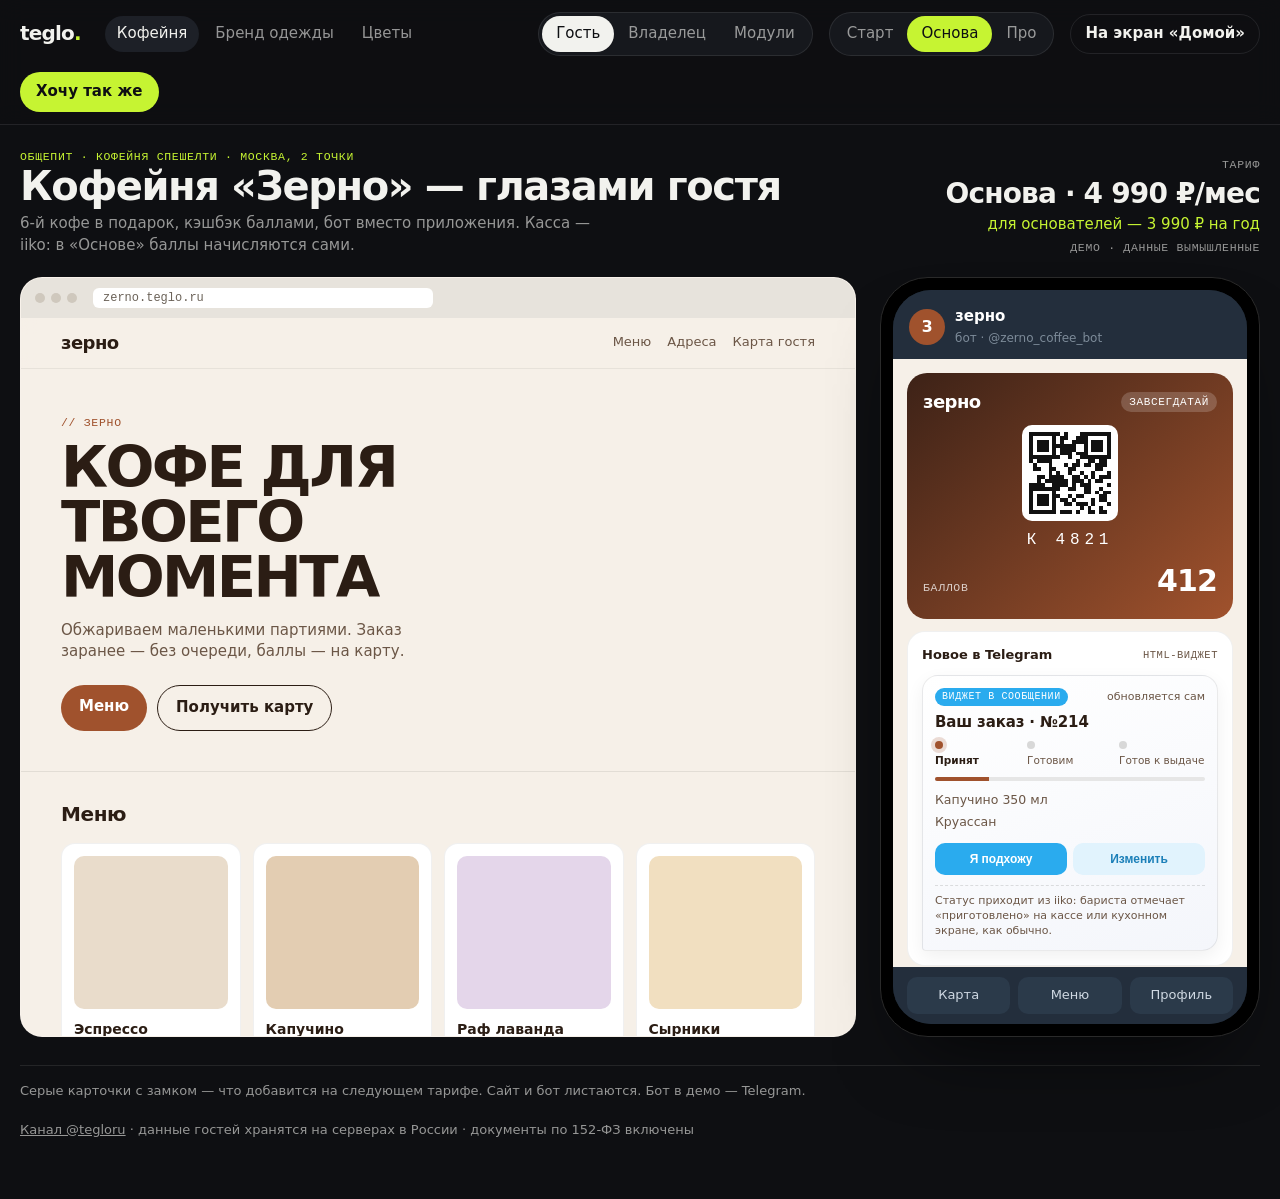
==== web/demo.html @ 423ba561 "Teglo: лендинг, демо, бот-витрина и установка на сервер одной командой Co-Authored-By: Claude Opus 5" ====
<!DOCTYPE html>
<html lang="ru">
<head>
<meta charset="utf-8">
<meta name="viewport" content="width=device-width, initial-scale=1">
<title>Teglo — демо</title>
<link rel="manifest" href="/manifest.webmanifest"><meta name="theme-color" content="#0E0F12"><link rel="icon" href="/icons/icon.svg" type="image/svg+xml"><link rel="apple-touch-icon" href="/icons/icon-180.png">
<link href="/fonts/fonts.css" rel="stylesheet">
<style>

/* Демо-стенд: тёмная «студийная» рамка платформы Teglo, внутри — бренд заведения в его собственных цветах.
   Слева сайт заведения, справа телефон с Telegram-ботом; в режиме владельца — панель аналитики. */
:root{
  --bg:#0E0F12; --panel:#16181D; --panel2:#1D2027; --line:rgba(255,255,255,.09); --text:#F2F2EE; --muted:rgba(242,242,238,.6);
  --svoy:#C6F432; --ink:#0E0F12;
  --b-bg:#F6F0E8; --b-text:#2B1D14; --b-muted:#6B5646; --b-acc:#A0522D; --b-on:#fff; --b-card:#FFFFFF; --b-dark:#3D2217;
  --font:"Inter Tight",system-ui,sans-serif; --mono:"JetBrains Mono",ui-monospace,monospace;
}
*{box-sizing:border-box;margin:0;padding:0}
body{background:var(--bg);color:var(--text);font:400 15px/1.45 var(--font);-webkit-font-smoothing:antialiased;min-height:100vh}
a{color:inherit}
button{font:inherit;color:inherit;background:none;border:0;cursor:pointer}
:focus-visible{outline:2px solid var(--svoy);outline-offset:2px}
.mono{font-family:var(--mono);font-size:11.5px;letter-spacing:.06em;text-transform:uppercase}

/* верхняя панель */
.bar{position:sticky;top:0;z-index:20;background:rgba(14,15,18,.86);backdrop-filter:blur(12px);border-bottom:1px solid var(--line)}
.bar .in{max-width:1320px;margin:0 auto;padding:12px 20px;display:flex;gap:16px;align-items:center;flex-wrap:wrap}
.logo{font-weight:800;font-size:20px;letter-spacing:-.04em;text-decoration:none}
.logo b{color:var(--svoy)}
.niches{display:flex;gap:4px;margin-left:8px}
.niches a{padding:7px 12px;border-radius:999px;text-decoration:none;color:var(--muted);font-weight:500}
.niches a.on{background:var(--panel2);color:var(--text)}
.sp{flex:1}
.seg{display:inline-flex;background:var(--panel);border:1px solid var(--line);border-radius:999px;padding:3px}
.seg button{padding:7px 14px;border-radius:999px;color:var(--muted);font-weight:500;white-space:nowrap}
.seg button.on{background:var(--text);color:var(--ink)}
.seg.tier button.on{background:var(--svoy);color:var(--ink)}
.cta{background:var(--svoy);color:var(--ink);padding:9px 16px;border-radius:999px;font-weight:700;text-decoration:none;white-space:nowrap}

.wrap{max-width:1320px;margin:0 auto;padding:24px 20px 60px}
.legend{display:flex;justify-content:space-between;gap:20px;align-items:end;margin-bottom:20px;flex-wrap:wrap}
.legend h1{font-size:clamp(26px,3.4vw,40px);letter-spacing:-.035em;line-height:1.05;font-weight:800}
.legend p{color:var(--muted);max-width:60ch;margin-top:6px}
.price{text-align:right}
.price .p{font-size:28px;font-weight:800;letter-spacing:-.03em}
.price .f{color:var(--svoy)}
.demo-note{color:var(--muted);margin-top:4px}

/* гостевой режим */
.guest{display:grid;grid-template-columns:1fr 380px;gap:24px;align-items:start}
.site{background:var(--b-bg);color:var(--b-text);border-radius:22px;overflow:hidden;border:1px solid var(--line)}
.site .chrome{background:#E7E3DC;display:flex;gap:6px;align-items:center;padding:10px 14px;color:#6b6258}
.site .chrome i{width:10px;height:10px;border-radius:50%;background:#cfc8bd;display:block}
.site .chrome span{margin-left:10px;font:12px var(--mono);background:#fff;border-radius:6px;padding:3px 10px;flex:1;max-width:340px}
.s-hero{padding:46px 40px 40px;position:relative;overflow:hidden;min-height:300px}
.s-hero h2{font-size:clamp(34px,4.5vw,58px);line-height:.95;letter-spacing:-.045em;font-weight:800;text-transform:uppercase;max-width:12ch;position:relative;z-index:2}
.s-hero p{margin-top:14px;color:var(--b-muted);max-width:42ch;position:relative;z-index:2}
.s-hero .btns{display:flex;gap:10px;margin-top:22px;position:relative;z-index:2;flex-wrap:wrap}
.s-btn{background:var(--b-acc);color:var(--b-on);padding:11px 18px;border-radius:999px;font-weight:600;text-decoration:none;display:inline-block}
.s-btn.ghost{background:transparent;color:var(--b-text);border:1px solid currentColor}
.s-sec{padding:28px 40px;border-top:1px solid rgba(0,0,0,.08)}
.s-sec h3{font-size:20px;letter-spacing:-.02em;margin-bottom:14px}
.s-items{display:grid;grid-template-columns:repeat(4,1fr);gap:12px}
.s-item{background:var(--b-card);border-radius:14px;padding:12px;border:1px solid rgba(0,0,0,.06)}
.s-item .ph{aspect-ratio:1;border-radius:10px;margin-bottom:10px;display:grid;place-items:center}
.s-item b{display:block;font-size:14px}
.s-item span{font-family:var(--mono);font-size:12px;color:var(--b-muted)}
.s-row{display:flex;gap:24px;flex-wrap:wrap;color:var(--b-muted)}
.s-row b{color:var(--b-text);display:block}
.wow-layer{position:absolute;inset:0;z-index:1;pointer-events:none;opacity:0;transition:opacity .5s}
.tier-pro .wow-layer{opacity:1}
.wow-tag{position:absolute;top:16px;right:16px;z-index:3;background:var(--ink);color:var(--svoy);padding:6px 10px;border-radius:999px;font:500 11px var(--mono);letter-spacing:.06em;text-transform:uppercase;display:none}
.tier-pro .wow-tag{display:block}
.blob{position:absolute;border-radius:50%;filter:blur(40px);opacity:.55;animation:float 9s ease-in-out infinite alternate}
@keyframes float{to{transform:translate(40px,-30px) scale(1.15)}}
.dots{position:absolute;inset:0}

/* телефон */
.phone{position:sticky;top:84px;width:380px;height:760px;max-height:calc(100vh - 110px);background:#000;border-radius:48px;padding:12px;box-shadow:0 40px 80px -40px rgba(0,0,0,.8);border:1px solid #2a2a2a}
.scr{height:100%;border-radius:38px;overflow:hidden;background:#17212B;display:flex;flex-direction:column;color:#fff}
.tg-top{display:flex;align-items:center;gap:10px;padding:16px 16px 10px;background:#232E3C}
.tg-top .av{width:36px;height:36px;border-radius:50%;display:grid;place-items:center;font-weight:800;color:#fff}
.tg-top b{display:block;font-size:15px}
.tg-top span{font-size:12px;color:#7d8b99}
.app{flex:1;overflow-y:auto;background:var(--b-bg);color:var(--b-text);padding:14px;display:flex;flex-direction:column;gap:12px;scrollbar-width:none}
.app::-webkit-scrollbar{display:none}
.tg-bottom{background:#232E3C;padding:10px 14px;display:flex;gap:8px}
.tg-bottom div{flex:1;background:#2B3A4A;border-radius:10px;padding:9px;text-align:center;font-size:13px;color:#cfd8e2}

.w{background:var(--b-card);border-radius:18px;padding:14px;border:1px solid rgba(0,0,0,.06);position:relative}
.w h4{font-size:13px;font-weight:700;margin-bottom:10px;display:flex;justify-content:space-between;align-items:center}
.w h4 small{font:500 10.5px var(--mono);color:var(--b-muted);letter-spacing:.05em;text-transform:uppercase}
.gcard{background:linear-gradient(140deg,var(--b-dark),var(--b-acc));color:#fff;border-radius:20px;padding:16px;display:grid;gap:10px;border:0}
.gcard .top{display:flex;justify-content:space-between;align-items:center}
.gcard .brand{font-weight:800;font-size:18px;letter-spacing:-.03em}
.gcard .lvl{font:500 11px var(--mono);background:rgba(255,255,255,.18);padding:4px 8px;border-radius:999px;text-transform:uppercase;letter-spacing:.06em}
.gcard .qr{width:96px;height:96px;background:#fff;border-radius:10px;padding:7px;justify-self:center}
.gcard .code{text-align:center;font:500 16px var(--mono);letter-spacing:.3em}
.gcard .bal{display:flex;justify-content:space-between;align-items:baseline}
.gcard .bal b{font-size:30px;font-weight:800;letter-spacing:-.03em}
.holo{position:absolute;inset:0;border-radius:20px;background:linear-gradient(115deg,transparent 30%,rgba(255,255,255,.35) 45%,rgba(160,255,240,.25) 52%,transparent 65%);background-size:250% 100%;animation:holo 4s linear infinite;mix-blend-mode:overlay;pointer-events:none;display:none}
.tier-pro .holo{display:block}
@keyframes holo{from{background-position:120% 0}to{background-position:-120% 0}}
.stamps{display:grid;grid-template-columns:repeat(6,1fr);gap:7px}
.stamps i{aspect-ratio:1;border-radius:50%;border:1.5px dashed #c9bdb0}
.stamps i.on{background:var(--b-acc);border:1.5px solid var(--b-acc)}
.stamps i.gift{border-color:var(--b-acc)}
.list{display:grid;gap:8px}
.li{display:flex;justify-content:space-between;align-items:center;gap:10px;font-size:13.5px}
.li span{color:var(--b-muted);font-size:12.5px}
.pill{font:500 10.5px var(--mono);padding:3px 7px;border-radius:999px;background:#EFE6D8;color:var(--b-text);text-transform:uppercase;letter-spacing:.04em;white-space:nowrap}
.msg{background:#EFE6D8;border-radius:14px 14px 14px 4px;padding:10px 12px;font-size:13px;line-height:1.45}
.msg time{display:block;font:11px var(--mono);color:var(--b-muted);margin-top:4px}
.prog{height:8px;background:#EFE6D8;border-radius:99px;overflow:hidden;margin-top:6px}
.prog i{display:block;height:100%;background:var(--b-acc);border-radius:99px}
.ach{display:grid;grid-template-columns:repeat(3,1fr);gap:8px}
.ach div{background:#F7F2EA;border-radius:12px;padding:10px 6px;text-align:center;font-size:11.5px;line-height:1.25}
.ach div svg{display:block;margin:0 auto 6px}
.ach div.off{opacity:.4}
.stars{display:flex;gap:6px;justify-content:center;margin:4px 0 8px}
.stars i{width:30px;height:30px;display:block;background:var(--b-acc);clip-path:polygon(50% 0,61% 35%,98% 35%,68% 57%,79% 91%,50% 70%,21% 91%,32% 57%,2% 35%,39% 35%)}
.stars i.e{background:#e3d8ca}
.chips{display:flex;gap:6px;flex-wrap:wrap}
.chip{border:1px solid #d9cdbf;border-radius:999px;padding:6px 10px;font-size:12.5px}
.chip.on{background:var(--b-text);color:var(--b-bg);border-color:var(--b-text)}
.big{font-size:26px;font-weight:800;letter-spacing:-.03em}

/* замок апселла */
.locked{opacity:.55;filter:grayscale(.6)}
.lock{position:absolute;inset:0;border-radius:inherit;display:flex;align-items:center;justify-content:center;flex-direction:column;gap:4px;background:rgba(246,240,232,.62);backdrop-filter:blur(2px);font-weight:700;font-size:13px;color:var(--b-text);text-align:center;padding:10px}
.lock small{font:500 10.5px var(--mono);color:var(--b-muted);text-transform:uppercase;letter-spacing:.06em}
.adm .lock{background:rgba(22,24,29,.72);color:var(--text)}
.adm .lock small{color:var(--muted)}
.lock svg{margin-bottom:2px}

/* режим владельца */
.adm{display:grid;grid-template-columns:repeat(12,1fr);gap:16px}
.card{background:var(--panel);border:1px solid var(--line);border-radius:18px;padding:18px;position:relative;overflow:hidden}
.card h4{font-size:14px;font-weight:700;margin-bottom:12px;display:flex;justify-content:space-between;align-items:center;gap:10px}
.card h4 small{font:500 10.5px var(--mono);color:var(--muted);letter-spacing:.06em;text-transform:uppercase}
.c3{grid-column:span 3}.c4{grid-column:span 4}.c5{grid-column:span 5}.c6{grid-column:span 6}.c7{grid-column:span 7}.c8{grid-column:span 8}.c12{grid-column:span 12}
.kpi .v{font-size:32px;font-weight:800;letter-spacing:-.03em}
.kpi .d{font:500 12px var(--mono);color:var(--svoy);margin-top:4px}
.kpi .d.neg{color:#FF7A6B}
.kpi .l{color:var(--muted);font-size:13px}
.a-list{display:grid;gap:10px}
.a-li{display:flex;justify-content:space-between;gap:12px;align-items:center;font-size:14px;padding-bottom:10px;border-bottom:1px solid var(--line)}
.a-li:last-child{border-bottom:0;padding-bottom:0}
.a-li span{color:var(--muted);font-size:13px}
.tag{font:500 10.5px var(--mono);padding:3px 8px;border-radius:999px;background:var(--panel2);color:var(--muted);text-transform:uppercase;letter-spacing:.05em;white-space:nowrap}
.tag.ok{background:rgba(198,244,50,.14);color:var(--svoy)}
.tag.bad{background:rgba(255,122,107,.15);color:#FF7A6B}
.btn{background:var(--svoy);color:var(--ink);border-radius:10px;padding:8px 12px;font-weight:700;font-size:13px}
.btn.g{background:var(--panel2);color:var(--text)}
.bars{display:flex;align-items:flex-end;gap:8px;height:150px;padding-top:10px}
.bars div{flex:1;height:100%;background:var(--panel2);border-radius:6px 6px 0 0;position:relative}
.bars div i{position:absolute;inset:auto 0 0 0;background:var(--svoy);border-radius:6px 6px 0 0}
.bars-l{display:flex;gap:8px;margin-top:6px}
.bars-l span{flex:1;text-align:center;font:11px var(--mono);color:var(--muted)}
.heat{display:grid;grid-template-columns:36px repeat(14,1fr);gap:3px;font:10.5px var(--mono);color:var(--muted)}
.heat i{aspect-ratio:1.4;border-radius:3px;display:block}
.tgmsg{background:#182533;border-radius:14px;padding:14px;font-size:13.5px;line-height:1.55;color:#e8eef3}
.tgmsg b{color:#fff}
.ai{display:grid;gap:10px}
.ai .q{justify-self:end;background:var(--panel2);padding:10px 12px;border-radius:14px 14px 4px 14px;max-width:85%;font-size:13.5px}
.ai .a{background:rgba(198,244,50,.08);border:1px solid rgba(198,244,50,.25);padding:12px;border-radius:14px 14px 14px 4px;font-size:13.5px;line-height:1.5}
.dist{display:grid;gap:10px}
.dist div{display:grid;grid-template-columns:90px 1fr 40px;gap:10px;align-items:center;font-size:13px}
.dist .b{height:10px;background:var(--panel2);border-radius:99px;overflow:hidden}
.dist .b i{display:block;height:100%;background:var(--svoy)}
.tgl{width:34px;height:20px;border-radius:99px;background:var(--svoy);position:relative;flex:none}
.tgl::after{content:"";position:absolute;right:3px;top:3px;width:14px;height:14px;border-radius:50%;background:var(--ink)}
.tgl.off{background:var(--panel2)}
.tgl.off::after{left:3px;right:auto;background:var(--muted)}
.compose{background:var(--panel2);border-radius:12px;padding:12px;font-size:13.5px;color:var(--muted);min-height:72px}
.foot{margin-top:28px;color:var(--muted);font-size:13px;display:flex;justify-content:space-between;gap:20px;flex-wrap:wrap;border-top:1px solid var(--line);padding-top:16px}
.hide{display:none!important}


/* экран «Домой» */
.home-btn{border:1px solid var(--line);padding:8px 14px;border-radius:999px;font-weight:600;white-space:nowrap}
.modal{position:fixed;inset:0;z-index:50;background:rgba(0,0,0,.72);backdrop-filter:blur(6px);display:none;align-items:center;justify-content:center;padding:20px}
.modal.on{display:flex}
.mbox{background:var(--panel);border:1px solid var(--line);border-radius:24px;max-width:980px;width:100%;max-height:calc(100vh - 40px);overflow:auto;padding:24px;display:grid;grid-template-columns:auto auto 1fr;gap:28px;align-items:start}
.mbox h3{font-size:24px;letter-spacing:-.03em;margin-bottom:8px}
.mbox ol{margin:14px 0 0 18px;display:grid;gap:10px;color:var(--muted)}
.mbox ol b{color:var(--text)}
.mini{width:230px;height:470px;background:#000;border-radius:36px;padding:9px;flex:none}
.mini .s{height:100%;border-radius:28px;overflow:hidden;position:relative}
.home{background:linear-gradient(160deg,#2b5876,#4e4376);padding:44px 16px 16px;display:grid;grid-template-columns:repeat(4,1fr);gap:16px 10px;align-content:start}
.home div{text-align:center;font-size:9.5px;color:#fff}
.home i{display:block;width:44px;height:44px;border-radius:11px;margin:0 auto 4px;background:rgba(255,255,255,.22)}
.home i.app{display:grid;place-items:center;font:800 15px var(--font);letter-spacing:-.03em;box-shadow:0 0 0 2px rgba(198,244,50,.9);animation:pop 1.6s ease-in-out infinite alternate}
@keyframes pop{to{transform:scale(1.08)}}
.home .dock{position:absolute;left:10px;right:10px;bottom:10px;height:62px;border-radius:20px;background:rgba(255,255,255,.2)}
.standalone{background:var(--b-bg);color:var(--b-text);display:flex;flex-direction:column}
.standalone .sb{height:34px;display:flex;justify-content:space-between;align-items:end;padding:0 18px 4px;font:600 11px var(--font)}
.standalone .body{flex:1;padding:10px;display:flex;flex-direction:column;gap:8px;overflow:hidden}
.standalone .tabs{display:flex;justify-content:space-around;padding:8px 0 14px;border-top:1px solid rgba(0,0,0,.08);font-size:10px;color:var(--b-muted)}
.cap{text-align:center;color:var(--muted);font-size:12px;margin-top:8px}
.x{position:absolute;top:16px;right:20px;font-size:26px;color:var(--muted)}
@media (max-width:980px){.mbox{grid-template-columns:1fr;justify-items:center}}

@media (max-width:980px){
  .guest{grid-template-columns:1fr}
  .phone{position:relative;top:0;margin:0 auto;width:min(380px,100%)}
  .adm{grid-template-columns:1fr}
  .adm>*{grid-column:auto!important}
  .s-items{grid-template-columns:repeat(2,1fr)}
  .s-hero,.s-sec{padding-left:22px;padding-right:22px}
  .niches{order:3;width:100%;margin:0}
  .price{text-align:left}
}
@media (prefers-reduced-motion:reduce){.blob,.holo{animation:none}}


/* ---------- v2: прокручиваемый сайт ---------- */
.site{display:flex;flex-direction:column;height:760px;max-height:calc(100vh - 110px);position:sticky;top:84px}
.site .viewport{flex:1;overflow-y:auto;scroll-behavior:smooth;scrollbar-width:thin}
.s-nav{position:sticky;top:0;z-index:5;display:flex;justify-content:space-between;align-items:center;padding:12px 40px;background:color-mix(in srgb,var(--b-bg) 88%,transparent);backdrop-filter:blur(8px);border-bottom:1px solid rgba(0,0,0,.06)}
.s-nav b{font-weight:800;letter-spacing:-.03em;font-size:18px}
.s-nav span{font-size:13px;color:var(--b-muted);display:flex;gap:16px}
.s-grid2{display:grid;grid-template-columns:1fr 1fr;gap:12px}
.s-card{background:var(--b-card);border-radius:16px;padding:18px;border:1px solid rgba(0,0,0,.06)}
.s-card b{display:block;font-size:16px;letter-spacing:-.01em;margin-bottom:4px}
.s-card p{color:var(--b-muted);font-size:14px}
.s-loyal{display:grid;grid-template-columns:auto 1fr;gap:20px;align-items:center;background:var(--b-dark);color:#fff;border-radius:20px;padding:22px}
.s-loyal .qrb{width:110px;height:110px;background:#fff;border-radius:12px;padding:8px}
.s-loyal p{opacity:.8;font-size:14px;margin:6px 0 12px}
.s-quote{font-size:15px;line-height:1.5}
.s-quote small{display:block;color:var(--b-muted);margin-top:8px;font-size:12.5px}
.s-num{display:grid;grid-template-columns:repeat(3,1fr);gap:12px}
.s-num div{background:var(--b-card);border-radius:16px;padding:16px;border:1px solid rgba(0,0,0,.06)}
.s-num .ico{display:flex;flex-wrap:wrap;gap:3px;margin-bottom:10px;min-height:44px;align-content:flex-start}
.s-num .ico svg{width:18px;height:18px}
.s-num b{font-size:26px;font-weight:800;letter-spacing:-.03em;display:block}
.s-num span{color:var(--b-muted);font-size:13px}
.s-tier{font:500 10.5px var(--mono);letter-spacing:.06em;text-transform:uppercase;background:var(--ink);color:var(--svoy);padding:3px 7px;border-radius:999px;margin-left:8px;vertical-align:middle}
.marq{overflow:hidden;white-space:nowrap;border-block:1px solid rgba(0,0,0,.1);padding:14px 0;background:var(--b-dark);color:var(--b-bg)}
.marq div{display:inline-block;animation:marq 18s linear infinite;font-weight:800;font-size:28px;letter-spacing:-.03em;text-transform:uppercase}
@keyframes marq{to{transform:translateX(-50%)}}
.s-sec .scroll-hint{font:11px var(--mono);color:var(--b-muted)}

/* ---------- вау-эффекты (общие для сайта и библиотеки) ---------- */
.fx{position:absolute;inset:0;z-index:1;pointer-events:none;overflow:hidden}
.fx canvas{position:absolute;inset:0;width:100%;height:100%}
.fx-3d{position:absolute;right:8%;top:50%;width:150px;height:200px;transform-style:preserve-3d;animation:spin3d 9s linear infinite;margin-top:-100px}
.fx-3d i{position:absolute;inset:0;border-radius:18px;display:grid;place-items:center;font:800 26px var(--font);letter-spacing:-.04em;color:#fff;backface-visibility:hidden}
.fx-3d i:nth-child(2){transform:rotateY(180deg)}
@keyframes spin3d{from{transform:rotateY(0) rotateX(8deg)}to{transform:rotateY(360deg) rotateX(8deg)}}
.fx-shadow{position:absolute;right:calc(8% + 15px);bottom:12%;width:120px;height:18px;border-radius:50%;background:rgba(0,0,0,.18);filter:blur(6px)}
.fx-word{position:absolute;right:-10px;bottom:-26px;font:800 190px/0.8 var(--font);letter-spacing:-.07em;text-transform:uppercase;background:linear-gradient(120deg,var(--b-acc),#E0A458,var(--b-dark),var(--b-acc));background-size:300% 100%;-webkit-background-clip:text;background-clip:text;color:transparent;opacity:.85;animation:wordbg 6s ease-in-out infinite alternate}
@keyframes wordbg{to{background-position:100% 0}}
.fx-marq{position:absolute;left:0;right:0;bottom:0;background:var(--b-dark);color:var(--b-bg);white-space:nowrap;overflow:hidden;padding:10px 0;transform:rotate(-3deg) translateY(10px)}
.fx-marq div{display:inline-block;animation:marq 14s linear infinite;font-weight:800;font-size:22px;text-transform:uppercase;letter-spacing:-.02em}
.fx-receipt{position:absolute;right:8%;top:0;width:170px;background:#FBF8F2;color:#1A1410;font:11px var(--mono);padding:14px 12px 18px;box-shadow:0 10px 30px rgba(0,0,0,.15);animation:print 5s ease-in-out infinite;transform-origin:top}
.fx-receipt div{display:flex;justify-content:space-between;padding:2px 0}
.fx-receipt b{display:block;text-align:center;font:800 16px var(--font);margin-bottom:6px}
@keyframes print{0%{transform:translateY(-100%)}55%,85%{transform:translateY(12%)}100%{transform:translateY(-100%)}}
.fx-lens{position:absolute;width:150px;height:150px;border-radius:50%;backdrop-filter:blur(2px) saturate(1.6) contrast(1.1);-webkit-backdrop-filter:blur(2px) saturate(1.6) contrast(1.1);background:radial-gradient(circle at 35% 30%,rgba(255,255,255,.55),rgba(255,255,255,.08) 45%,transparent 70%);box-shadow:inset 0 0 0 1px rgba(255,255,255,.6),0 20px 40px rgba(0,0,0,.18);transform:translate(-50%,-50%);left:70%;top:50%;transition:left .25s ease-out,top .25s ease-out}
.fx-kin{position:absolute;right:6%;top:50%;transform:translateY(-50%);font:800 64px/1 var(--font);letter-spacing:-.05em;text-transform:uppercase;color:var(--b-acc)}
.fx-kin span{display:inline-block;animation:wave 1.6s ease-in-out infinite}
@keyframes wave{50%{transform:translateY(-14px) scaleY(1.15)}}
.fx-holo{position:absolute;right:8%;top:50%;margin-top:-80px;width:250px;height:160px;border-radius:18px;background:linear-gradient(140deg,var(--b-dark),var(--b-acc));color:#fff;padding:16px;font:800 20px var(--font);letter-spacing:-.03em;box-shadow:0 30px 50px -20px rgba(0,0,0,.4);animation:tilt 6s ease-in-out infinite alternate;overflow:hidden}
.fx-holo::after{content:"";position:absolute;inset:0;background:linear-gradient(115deg,transparent 30%,rgba(255,255,255,.45) 45%,rgba(160,255,240,.3) 52%,transparent 65%);background-size:250% 100%;animation:holo 3s linear infinite;mix-blend-mode:overlay}
.fx-holo small{display:block;font:500 11px var(--mono);opacity:.8;margin-top:62px;letter-spacing:.2em}
@keyframes tilt{from{transform:perspective(600px) rotateY(-18deg) rotateX(8deg)}to{transform:perspective(600px) rotateY(18deg) rotateX(-6deg)}}

/* ---------- игры ---------- */
.game-tag{font:500 10px var(--mono);letter-spacing:.06em;text-transform:uppercase;background:var(--ink);color:var(--svoy);padding:3px 7px;border-radius:999px}
.wheel-wrap{position:relative;width:200px;height:200px;margin:6px auto 8px}
.wheel-wrap svg{width:100%;height:100%;transition:transform 3.2s cubic-bezier(.17,.67,.2,1)}
.wheel-wrap::after{content:"";position:absolute;left:50%;top:-6px;margin-left:-9px;border:9px solid transparent;border-top:16px solid var(--b-text)}
.scratch{position:relative;height:120px;border-radius:14px;overflow:hidden;background:var(--b-acc);color:#fff;display:grid;place-items:center;text-align:center}
.scratch b{font-size:22px;letter-spacing:-.02em}
.scratch canvas{position:absolute;inset:0;width:100%;height:100%;cursor:pointer;touch-action:none}
.advent{display:grid;grid-template-columns:repeat(4,1fr);gap:6px}
.advent button{aspect-ratio:1;border-radius:10px;background:#F7E3E8;color:var(--b-text);font-weight:800;font-size:15px;transition:transform .2s}
.advent button.open{background:var(--b-acc);color:#fff;font-size:10.5px;font-weight:600;line-height:1.15;padding:3px}
.advent button:not(.open):hover{transform:scale(1.06)}
.btn-b{display:block;width:100%;background:var(--b-acc);color:#fff;border-radius:12px;padding:10px;font-weight:700;text-align:center}

/* ---------- вкладка «Модули» ---------- */
.mods{display:grid;grid-template-columns:1fr 520px;gap:24px;align-items:start}
.mcat{margin-bottom:22px}
.mcat h3{font-size:18px;letter-spacing:-.02em;margin-bottom:10px;display:flex;align-items:center;gap:10px}
.mcat h3 small{font:500 11px var(--mono);color:var(--muted);letter-spacing:.06em;text-transform:uppercase}
.mgrid{display:grid;grid-template-columns:repeat(2,1fr);gap:10px}
.mod{background:var(--panel);border:1px solid var(--line);border-radius:14px;padding:14px;text-align:left;transition:border-color .2s,background .2s}
.mod:hover{border-color:rgba(198,244,50,.4)}
.mod.on{border-color:var(--svoy);background:rgba(198,244,50,.06)}
.mod b{display:block;font-size:14.5px;margin-bottom:4px}
.mod p{color:var(--muted);font-size:13px;line-height:1.4}
.mod .t{display:flex;gap:6px;margin-top:10px;flex-wrap:wrap}
.prev{position:sticky;top:84px;background:var(--panel);border:1px solid var(--line);border-radius:20px;padding:16px}
.prev .tabs{display:flex;gap:6px;margin-bottom:12px;flex-wrap:wrap}
.prev .tabs button{padding:7px 12px;border-radius:999px;background:var(--panel2);color:var(--muted);font-size:13px;font-weight:600}
.prev .tabs button.on{background:var(--svoy);color:var(--ink)}
.pv-site{background:var(--b-bg);color:var(--b-text);border-radius:16px;overflow:hidden;position:relative;height:300px;padding:28px}
.pv-site h2{font-size:34px;line-height:.95;letter-spacing:-.045em;font-weight:800;text-transform:uppercase;max-width:9ch;position:relative;z-index:2}
.pv-site p{color:var(--b-muted);max-width:24ch;margin-top:10px;font-size:14px;position:relative;z-index:2}
.pv-desc{margin-top:12px;color:var(--muted);font-size:14px;min-height:42px}
.pv-desc b{color:var(--text)}
.pv-game{background:var(--b-bg);color:var(--b-text);border-radius:16px;padding:18px;max-width:300px;margin:0 auto}
@media (max-width:980px){.mods{grid-template-columns:1fr}.prev{position:relative;top:0}.site{position:relative;top:0;height:640px}.mgrid,.s-grid2,.s-num{grid-template-columns:1fr}.s-nav{padding:12px 22px}}
@media (prefers-reduced-motion:reduce){.fx *,.marq div{animation:none!important}}

/* HTML-виджеты Telegram */
.tgw-b{background:linear-gradient(160deg,#fff, #f4f6fb);border:1px solid rgba(0,0,0,.08);border-radius:16px 16px 16px 4px;padding:12px;font-size:13px;color:var(--b-text);box-shadow:0 6px 18px rgba(0,0,0,.06)}
.tgw-h{display:flex;justify-content:space-between;align-items:center;margin-bottom:6px}
.tgw-tag{font:500 10px/1 "JetBrains Mono",monospace;text-transform:uppercase;letter-spacing:.06em;background:#2AABEE;color:#fff;padding:4px 7px;border-radius:999px}
.tgw-h time{font-size:11px;color:var(--b-muted)}
.tgw-t{display:block;font-size:15px;letter-spacing:-.01em;margin-bottom:8px}
.tgw-steps{display:flex;gap:6px;margin-bottom:8px}
.tgw-steps div{flex:1;display:flex;flex-direction:column;gap:4px;font-size:10.5px;color:var(--b-muted);transition:.4s}
.tgw-steps i{height:8px;width:8px;border-radius:50%;background:#d8d8d8;transition:.4s}
.tgw-steps .on{color:var(--b-text);font-weight:600}.tgw-steps .on i{background:var(--b-acc);box-shadow:0 0 0 4px color-mix(in srgb,var(--b-acc) 20%,transparent)}
.tgw-bar{height:4px;border-radius:4px;background:#e6e6e6;overflow:hidden;margin-bottom:8px}.tgw-bar i{display:block;height:100%;background:var(--b-acc);transition:width .9s ease}
.tgw-l{font-size:12.5px;color:var(--b-muted);padding:2px 0}
.tgw-btns{display:grid;grid-template-columns:1fr 1fr;gap:6px;margin-top:10px}
.tgw-btns button{border:0;border-radius:10px;padding:9px 6px;font:600 12px "Inter Tight",sans-serif;background:color-mix(in srgb,#2AABEE 14%,#fff);color:#1b7fb8;cursor:pointer}
.tgw-btns button:first-child{background:#2AABEE;color:#fff}
.tgw-done{max-height:0;overflow:hidden;opacity:0;transition:.4s;font-size:12px;color:#1f8a4c}.tgw-done.on{max-height:60px;opacity:1;margin-top:8px}
.pv-tg{background:#8fb4c9 linear-gradient(160deg,#a9c7d6,#7fa7bf);border-radius:16px;padding:22px 18px;min-height:340px}
.pv-tgchat{max-width:340px;display:flex;flex-direction:column;gap:10px}
.pv-tgchat .msg{align-self:flex-start;background:#fff;color:#111;border-radius:14px 14px 14px 4px;padding:8px 12px;font-size:13px}
.tgw-src{margin-top:10px;padding-top:8px;border-top:1px dashed rgba(0,0,0,.12);font-size:11px;line-height:1.35;color:var(--b-muted)}
</style></head>
<body>
<header class="bar">
  <div class="in">
    <a class="logo" href="index.html">teglo<b>.</b></a>
    <nav class="niches" aria-label="Ниши">
      <a href="demo.html?n=zerno" data-n="zerno">Кофейня</a>
      <a href="demo.html?n=dakai" data-n="dakai">Бренд одежды</a>
      <a href="demo.html?n=pion" data-n="pion">Цветы</a>
    </nav>
    <div class="sp"></div>
    <div class="seg mode" role="tablist" aria-label="Режим">
      <button data-mode="guest" class="on">Гость</button><button data-mode="admin">Владелец</button><button data-mode="mods">Модули</button>
    </div>
    <div class="seg tier" role="tablist" aria-label="Тариф">
      <button data-tier="1">Старт</button><button data-tier="2" class="on">Основа</button><button data-tier="3">Про</button>
    </div>
    <button class="home-btn" id="homeBtn">На экран «Домой»</button>
    <a class="cta" id="ctaTop" href="#" target="_blank" rel="noopener">Хочу так же</a>
  </div>
</header>

<main class="wrap" id="root">
  <section class="legend">
    <div>
      <div class="mono" style="color:var(--svoy)" id="lgKicker"></div>
      <h1 id="lgTitle"></h1>
      <p id="lgText"></p>
    </div>
    <div class="price">
      <div class="mono" style="color:var(--muted)">тариф</div>
      <div class="p" id="tierPrice"></div>
      <div class="f" id="tierFounder"></div>
      <div class="demo-note mono">демо · данные вымышленные</div>
    </div>
  </section>

  <section id="guestView" class="guest"></section>
  <section id="adminView" class="adm hide"></section>
  <section id="modsView" class="mods hide"></section>

  <div class="foot">
    <span>Серые карточки с замком — что добавится на следующем тарифе. Сайт и бот листаются. Бот в демо — Telegram.</span>
    <span><a href="https://t.me/tegloru" target="_blank" rel="noopener" style="color:inherit">Канал @tegloru</a> · данные гостей хранятся на серверах в России · документы по 152-ФЗ включены</span>
  </div>
</main>

<div class="modal" id="modal" role="dialog" aria-modal="true" aria-label="Веб-приложение на экране Домой">
  <div class="mbox" style="position:relative">
    <button class="x" id="mx" aria-label="Закрыть">×</button>
    <div><div class="mini"><div class="s home" id="homeScr"></div></div><div class="cap">иконка на экране «Домой»</div></div>
    <div><div class="mini"><div class="s standalone" id="saScr"></div></div><div class="cap">открывается как приложение</div></div>
    <div>
      <div class="mono" style="color:var(--svoy)">веб-приложение · без App Store</div>
      <h3 id="mTitle">Сайт становится приложением</h3>
      <p style="color:var(--muted)">Гость один раз добавляет сайт на экран «Домой» — дальше он открывается с иконкой, во весь экран, без адресной строки. Можно присылать уведомления: «баллы начислены», «дроп через час», «букет в пути».</p>
      <ol>
        <li><b>iPhone:</b> открыть сайт в Safari → «Поделиться» → «На экран „Домой“».</li>
        <li><b>Android:</b> Chrome сам предложит «Установить приложение» — или меню ⋮ → «Добавить на главный экран».</li>
        <li><b>Уведомления:</b> после установки кнопка «Включить уведомления» в профиле.</li>
      </ol>
      <p style="color:var(--muted);margin-top:14px;font-size:13px">Входит во все тарифы.</p>
    </div>
  </div>
</div>

<script>
const TG_LINK = "https://t.me/tegloru_bot?start=lead";           /* сюда — ник для заявок */
const TIERS = {1:["Старт","1 990 ₽/мес","для основателей — 1 490 ₽ на год"],
               2:["Основа","4 990 ₽/мес","для основателей — 3 990 ₽ на год"],
               3:["Про","7 990 ₽/мес","для основателей — 5 990 ₽ на год"]};
const NEED = t => `Доступно в «${TIERS[t][0]}»`;
const lockSVG = '<svg width="18" height="18" viewBox="0 0 24 24" fill="none" stroke="currentColor" stroke-width="2"><rect x="5" y="11" width="14" height="10" rx="2"/><path d="M8 11V7a4 4 0 0 1 8 0v4"/></svg>';
const icon = (d,c="currentColor",sz=26) => `<svg width="${sz}" height="${sz}" viewBox="0 0 24 24" fill="none" stroke="${c}" stroke-width="1.8" stroke-linecap="round" stroke-linejoin="round">${d}</svg>`;
const IC = {
  cup:'<path d="M4 8h13v5a6 6 0 0 1-6 6h-1a6 6 0 0 1-6-6z"/><path d="M17 10h1.5a2.5 2.5 0 0 1 0 5H17"/><path d="M8 2v3M12 2v3"/>',
  fire:'<path d="M12 22c4 0 7-3 7-7 0-4-3-6-4-10-2 3-3 4-5 4 0-2-1-3-2-4-1 3-3 5-3 10 0 4 3 7 7 7z"/>',
  star:'<path d="m12 3 2.7 5.6 6.1.9-4.4 4.3 1 6.1L12 17l-5.4 2.9 1-6.1L3.2 9.5l6.1-.9z"/>',
  moon:'<path d="M20 14A8 8 0 1 1 10 4a6 6 0 0 0 10 10z"/>',
  gift:'<rect x="3" y="8" width="18" height="13" rx="2"/><path d="M12 8v13M3 12h18M12 8S10 3 7.5 4 9 8 12 8zm0 0s2-5 4.5-4S15 8 12 8z"/>',
  sun:'<circle cx="12" cy="12" r="4"/><path d="M12 2v2M12 20v2M4 12H2M22 12h-2M5 5l1.5 1.5M17.5 17.5 19 19M5 19l1.5-1.5M17.5 6.5 19 5"/>',
  bag:'<path d="M5 8h14l-1 13H6z"/><path d="M9 8V6a3 3 0 0 1 6 0v2"/>',
  shirt:'<path d="M8 3 3 6l2 4 2-1v12h10V9l2 1 2-4-5-3a4 4 0 0 1-8 0z"/>',
  flower:'<circle cx="12" cy="9" r="2.5"/><path d="M12 6.5C12 4 10 3 9 4s0 4 3 5c3-1 4-4 3-5s-3 0-3 2.5zM12 11.5c0 2.5 2 3.5 3 2.5s0-4-3-5c-3 1-4 4-3 5s3 0 3-2.5zM12 12v10M12 17c-2-2-5-2-6-1 2 2 4 2 6 1z"/>',
  heart:'<path d="M12 21s-8-5-8-11a4.5 4.5 0 0 1 8-2.8A4.5 4.5 0 0 1 20 10c0 6-8 11-8 11z"/>',
  users:'<circle cx="9" cy="8" r="3.5"/><path d="M2.5 20a6.5 6.5 0 0 1 13 0M16 4.5a3.5 3.5 0 0 1 0 7M18 14a5 5 0 0 1 3.5 6"/>',
  clock:'<circle cx="12" cy="12" r="9"/><path d="M12 7v5l3 2"/>',
  pin:'<path d="M12 22s7-6.5 7-12a7 7 0 0 0-14 0c0 5.5 7 12 7 12z"/><circle cx="12" cy="10" r="2.5"/>'
};

/* ---------- вау-эффекты ---------- */
const FX = [
  ["particles","Частицы","Поле точек в цветах бренда медленно плывёт за курсором — сайт «дышит»."],
  ["obj3d","3D-объект","Стакан, флакон или худи вращается в 3D. Можно взять свою модель."],
  ["word","Фото в слове","Огромное название бренда с живым цветом внутри букв."],
  ["marq","Бегущая строка","Наклонная лента с акцией или слоганом — классика модных сайтов."],
  ["receipt","Печатающийся чек","Чек выезжает из принтера: позиции, итого и баллы на карту."],
  ["lens","Жидкое стекло","Стеклянная линза ездит за курсором и преломляет первый экран."],
  ["kinetic","Живой текст","Буквы заголовка волной оживают — для дерзких брендов."],
  ["holo","Голографическая карта","Карта гостя переливается голограммой при наклоне телефона."]
];
let fxCurrent = null;
function fxHTML(kind,c){
  const word = c.brand.length>6 ? c.brand.slice(0,5) : c.brand;
  switch(kind){
    case "particles": return `<div class="fx"><canvas data-fxcanvas></canvas></div>`;
    case "obj3d": return `<div class="fx"><div class="fx-shadow"></div><div class="fx-3d"><i style="background:linear-gradient(160deg,${c.colors.acc},${c.colors.dark})">${c.brand}</i><i style="background:linear-gradient(160deg,${c.colors.dark},${c.colors.acc})">${c.brand}</i></div></div>`;
    case "word": return `<div class="fx"><div class="fx-word">${word}</div></div>`;
    case "marq": { const t=(c.ticker+" ").repeat(6); return `<div class="fx"><div class="fx-marq"><div>${t}${t}</div></div></div>`; }
    case "receipt": return `<div class="fx"><div class="fx-receipt"><b>${c.brand}</b>${c.items.slice(0,3).map(i=>`<div><span>${i[0]}</span><span>${i[1].replace(' ₽','')}</span></div>`).join('')}<div style="border-top:1px dashed #b9aea3;margin-top:6px;padding-top:6px"><span>+ баллы</span><span>+48</span></div></div></div>`;
    case "lens": return `<div class="fx"><div class="fx-lens" data-lens></div></div>`;
    case "kinetic": return `<div class="fx"><div class="fx-kin">${[...word].map((ch,i)=>`<span style="animation-delay:${i*.09}s">${ch}</span>`).join('')}</div></div>`;
    case "holo": return `<div class="fx"><div class="fx-holo">${c.brand}<small>${c.card.code}</small></div></div>`;
  }
  return "";
}
let fxRAFs=[];
function fxStart(root){
  fxRAFs.forEach(cancelAnimationFrame); fxRAFs=[];
  const reduce=matchMedia("(prefers-reduced-motion: reduce)").matches;
  root.querySelectorAll("[data-fxcanvas]").forEach(cv=>{
    const g=cv.getContext("2d"),dpr=Math.min(devicePixelRatio||1,2),W=cv.clientWidth,H=cv.clientHeight; if(!W) return;
    cv.width=W*dpr;cv.height=H*dpr;g.scale(dpr,dpr);
    const col=C().colors.acc, pts=Array.from({length:120},()=>({x:Math.random()*W,y:Math.random()*H,r:Math.random()*2.4+.6,vx:(Math.random()-.5)*.35,vy:-Math.random()*.45-.1}));
    let mx=-999,my=-999; cv.parentElement.parentElement.addEventListener("pointermove",e=>{const r=cv.getBoundingClientRect();mx=e.clientX-r.left;my=e.clientY-r.top});
    const loop=()=>{g.clearRect(0,0,W,H);g.fillStyle=col;pts.forEach(p=>{if(!reduce){p.x+=p.vx;p.y+=p.vy;const dx=p.x-mx,dy=p.y-my,d=Math.hypot(dx,dy);if(d<70){p.x+=dx/d*2;p.y+=dy/d*2}if(p.y<-5){p.y=H+5;p.x=Math.random()*W}}g.globalAlpha=.4;g.beginPath();g.arc(p.x,p.y,p.r,0,7);g.fill()});if(!reduce)fxRAFs.push(requestAnimationFrame(loop))};loop();
  });
  root.querySelectorAll("[data-lens]").forEach(l=>{const host=l.closest(".s-hero,.pv-site");host.addEventListener("pointermove",e=>{const r=host.getBoundingClientRect();l.style.left=(e.clientX-r.left)+"px";l.style.top=(e.clientY-r.top)+"px"})});
}

/* ---------- конфиги ниш ---------- */
const N = {
zerno:{
  brand:"зерно", bot:"@zerno_coffee_bot", url:"zerno.teglo.ru", fx:"particles", ticker:"6-й кофе в подарок ✦ предзаказ без очереди ✦",
  kicker:"Общепит · кофейня спешелти · Москва, 2 точки", title:"Кофейня «Зерно»",
  text:"6-й кофе в подарок, кэшбэк баллами, бот вместо приложения. Касса — iiko: в «Основе» баллы начисляются сами.",
  colors:{bg:"#F6F0E8",text:"#2B1D14",muted:"#6B5646",acc:"#A0522D",dark:"#3D2217",card:"#FFFFFF"},
  hero:["Кофе для твоего момента","Обжариваем маленькими партиями. Заказ заранее — без очереди, баллы — на карту."],
  heroBtns:["Меню","Получить карту"], nav:["Меню","Адреса","Карта гостя"],
  itemsTitle:"Меню", items:[["Эспрессо","150 ₽","#E9DCCB"],["Капучино","220 ₽","#E3CDB2"],["Раф лаванда","280 ₽","#E4D6EA"],["Сырники","320 ₽","#F1DFC0"]],
  info:[["Адреса","ул. Вымышленная, 1 · Липовая аллея, 7"],["Часы","07:00–21:00"],["Wi-Fi","есть, без пароля"]],
  wowLink:"zerno-site.html",
  site2:{promo:[["Двойные баллы по утрам","с 7 до 10 — за каждый кофе ×2"],["Сырники + кофе","комбо за 420 ₽ до 12:00"]],
         special:["Предзаказ","Закажите в боте за 5 минут до выхода — заберёте без очереди."],
         reviews:[["Лучший раф на районе, и баллы копятся сами.","Анна, 5 ★ · Яндекс Карты"],["Удобно: заказал в боте и забрал без очереди.","Дмитрий, 5 ★ · 2ГИС"]]},
  numbers:[["cup","48 000","чашек в год"],["users","1 284","гостя в клубе"],["star","4,8","средняя оценка"]],
  card:{unit:"баллов", bal:"412", code:"К 4821", stamps:4, stampsTotal:6, stampLabel:"Штампы · 6-й кофе в подарок", level:"Завсегдатай", nextLvl:"Свой"},
  catalogTitle:"Меню в боте", catalog:[["Капучино 350 мл","220 ₽"],["Флэт уайт","240 ₽"],["Круассан","190 ₽"]],
  extrasGuest:[
    {t:2, html:`<h4>Серия визитов <small>неделя 4 из 6</small></h4><div class="prog"><i style="width:66%"></i></div><div class="li" style="margin-top:8px"><span>Загляните до воскресенья — серия не сгорит</span><span class="pill">+1 штамп</span></div>`},
    {t:2, html:`<h4>Вызов официанта <small>стол 5</small></h4><div class="chips"><span class="chip on">Позвать</span><span class="chip">Счёт</span><span class="chip">Убрать стол</span></div>`},
    {t:3, html:`<h4>Выбор точки <small>2 точки</small></h4><div class="chips"><span class="chip on">Вымышленная, 1</span><span class="chip">Липовая аллея, 7</span></div>`}
  ],
  bubble:{title:"Ваш заказ · №214", steps:["Принят","Готовим","Готов к выдаче"], lines:["Капучино 350 мл","Круассан"], btns:["Я подхожу","Изменить"], done:"Бариста видит: вы будете через 3 мин"},
  game:{kind:"wheel", title:"Колесо призов", sub:"после 5-го визита", prizes:["Раф","+50","Круассан","×2 баллы","Эспрессо","+100"]},
  game2:["Коллекция напитков","Попробуйте 6 напитков из меню — седьмой в подарок. Собрано 4 из 6."],
  ach:[["cup","Первая чашка",1],["fire","Серия 4 недели",1],["moon","Ночная сова",0],["sun","Ранняя пташка",1],["star","Дегустатор",0],["gift","День рождения",0]],
  msgs:["Давно не виделись 👋 Ваш капучино ждёт: до воскресенья — двойные баллы.","Сегодня день рождения у «Зерна» — раф за полцены по карте."],
  recap:[["86","капучино за год"],["Раф лаванда","любимый напиток"],["9:10","ваше время"]],
  admin:{
    kpi:[["Гостей в базе","1 284","+46 за неделю"],["Визитов за неделю","612","+8%"],["Средний чек","486 ₽","+21 ₽"],["Отзывов","4,8 ★","38 новых"]],
    pos:{t1:"Кассир сканирует QR гостя и вводит сумму чека в боте — баллы начисляются сразу.",t2:"iiko синхронизирована 2 мин назад · чеки и баллы приходят сами", sys:"iiko"},
    reviews:[["Анна, 5 ★","Лучший раф на районе","ok"],["Игорь, 3 ★","Долго ждал заказ","bad"],["Мария, 5 ★","Уютно, круассаны свежие","ok"]],
    triggers:[["День рождения","подарок за 3 дня",1],["«Давно не были» 21 день","двойные баллы",1],["«Давно не были» 45 дней","кофе в подарок",1],["Сгорание баллов","напоминание за 7 дней",0]],
    segments:["Все с согласием на рассылку · 742","Давно не были · 118","Любят раф · 203"],
    levels:[["Гость",58],["Завсегдатай",31],["Свой",11]],
    summary:"<b>Зерно · итоги дня</b><br>Выручка 48 300 ₽ (+6% к прошлому вторнику)<br>Чеков 104 · средний 464 ₽<br>Новых гостей 9 · вернулись 31<br>Отзывы: 4 × 5★, 1 × 3★ — «долго ждал заказ»",
    niche:[{t:2, title:"Вызовы официанта", sub:"сегодня", html:`<div class="a-list"><div class="a-li"><span>Стол 5 · позвать</span><span class="tag ok">принял Иван · 40 с</span></div><div class="a-li"><span>Стол 2 · счёт</span><span class="tag ok">принял Олег · 1 мин</span></div><div class="a-li"><span>Стол 8 · позвать</span><span class="tag bad">ждёт 3 мин</span></div></div>`}],
    churn:[["Ольга К.","12 визитов · не была 34 дня"],["Денис П.","8 визитов · 41 день"],["Света М.","15 визитов · 29 дней"]],
    ai:["Почему во вторник просела выручка?","Во вторник −14% к среднему: утренний пик 8–10 был на 22 чека меньше — на Вымышленной не работала кофемашина №2 (в iiko отмены с 8:12 до 9:40). Вечер в норме. Совет: отправьте утренним гостям двойные баллы до пятницы — это 118 человек."],
    points:[["Вымышленная, 1","31 200 ₽","+4%"],["Липовая аллея, 7","17 100 ₽","+9%"]],
    games:[["Колесо призов","крутили 214 раз · вернулись 63%"],["Коллекция напитков","собирают 96 гостей"]],
    salesTitle:"Продажи по позициям", sales:[["Капуч.",92],["Раф",74],["Флэт",58],["Эспр.",40],["Кр-н",66],["Сырн.",35],["Матча",28]]
  }
},
dakai:{
  brand:"DAKAI", bot:"@dakai_brand_bot", url:"dakai.teglo.ru", fx:"word", ticker:"Дроп 04 ✦ ограниченный тираж ✦",
  kicker:"Бренд одежды · streetwear · запуск дропами", title:"Бренд одежды «DAKAI»",
  text:"Лимитированные дропы, лукбук, клиентская база и рассылки о новинках. Оплата на сайте — следующим модулем.",
  colors:{bg:"#EDEDE9",text:"#111111",muted:"#5B5B57",acc:"#111111",dark:"#1B1B1B",card:"#FFFFFF"},
  hero:["Дроп 04 · Северный ветер","Ограниченный тираж. Ранний доступ — у клиентов уровня «Свой»."],
  heroBtns:["Смотреть дроп","Ранний доступ"], nav:["Дроп","Лукбук","Шоурум"],
  itemsTitle:"Дроп 04", items:[["Худи «Ветер»","6 900 ₽","#D9D9D2"],["Карго «Тундра»","7 400 ₽","#CFCFC6"],["Лонгслив","3 900 ₽","#E2E2DA"],["Шапка","1 900 ₽","#C9CCD1"]],
  info:[["Шоурум","Покровка, 12 · по записи"],["Доставка","СДЭК по России"],["Обмен","14 дней"]],
  wowLink:null,
  site2:{promo:[["Ранний доступ","уровень «Свой» видит дроп на сутки раньше"],["Промокод на первый заказ","−10% за подписку на бота"]],
         special:["До дропа 05","02 : 14 : 37 — оставьте контакт в боте, пришлём ссылку первыми."],
         reviews:[["Худи плотное, сел идеально. Жду следующий дроп.","Кирилл, 5 ★"],["Пришло уведомление о размере — успела взять.","Лиза, 5 ★"]]},
  numbers:[["shirt","12 000","вещей продано"],["users","3 912","клиентов в базе"],["fire","4 из 5","дропов sold out"]],
  card:{unit:"баллов", bal:"1 240", code:"D 0731", stamps:0, stampsTotal:0, stampLabel:"", level:"Свой", nextLvl:"Свой+"},
  catalogTitle:"Каталог в боте", catalog:[["Худи «Ветер» · M, L","6 900 ₽"],["Карго «Тундра» · S–XL","7 400 ₽"],["Оплата на сайте — скоро","модуль 2-й волны"]],
  extrasGuest:[
    {t:2, html:`<h4>До дропа 05 <small>ранний доступ</small></h4><div class="big" data-cd>02 : 14 : 37</div><div class="li" style="margin-top:6px"><span>Уровень «Свой» — доступ на 24 часа раньше</span><span class="pill">вы в списке</span></div>`},
    {t:2, html:`<h4>Сообщить о размере <small>лист ожидания</small></h4><div class="li"><span>Худи «Ветер» · XL</span><span class="pill">ждём</span></div><div class="li" style="margin-top:6px"><span>Карго «Тундра» · S</span><span class="pill">пришло</span></div>`},
    {t:2, html:`<h4>Мои заказы и избранное</h4><div class="li"><span>Худи «Туман» · заказ от 12 окт</span><span class="pill">получен</span></div><div class="li" style="margin-top:6px"><span>В избранном: 3 вещи</span><span class="pill">2 в наличии</span></div>`},
    {t:2, html:`<h4>Промокоды</h4><div class="li"><span>DAKAI10 · −10% на первый заказ</span><span class="pill">активен</span></div>`},
    {t:3, html:`<h4>Приведи друга <small>реферальная</small></h4><div class="li"><span>Другу −10% на первый заказ, вам 500 баллов</span><span class="pill">2 друга</span></div>`}
  ],
  bubble:{title:"Дроп 05 · Худи «Ветер»", steps:["Ранний доступ","Открыт","Осталось 12 шт"], lines:["Размер: S · M · L · XL","6 900 ₽"], btns:["Отложить XL","В избранное"], done:"XL отложен на 15 минут — оплатите по ссылке в боте"},
  game:{kind:"scratch", title:"Скретч-карта дропа", sub:"сотри и забери", prize:"−15% на дроп 05"},
  game2:["Охота за кодом","В сторис бренда спрятан код — введите его в боте и получите ранний доступ."],
  ach:[["bag","Первый заказ",1],["fire","3 дропа подряд",1],["star","Коллекционер",0],["users","Привёл друга",1],["gift","День рождения",0],["heart","Отзыв с фото",0]],
  msgs:["Дроп 05 через 3 дня. У вас ранний доступ — завтра в 12:00 пришлём ссылку.","Худи «Ветер» в размере XL снова в наличии — отложили для вас на 24 часа."],
  recap:[["7","вещей за год"],["Худи","ваш тип вещей"],["4 из 5","дропов с вами"]],
  admin:{
    kpi:[["Клиентов в базе","3 912","+380 за дроп"],["Заказов за месяц","514","+31%"],["Средний чек","8 240 ₽","+640 ₽"],["Повторные покупки","27%","+4 п.п."]],
    pos:{t1:"Заказы приходят заявкой в бот — вы подтверждаете вручную. Каталог ведёте в админке.",t2:"МойСклад синхронизирован 5 мин назад · остатки и цены обновляются сами", sys:"МойСклад"},
    reviews:[["Кирилл, 5 ★","Худи плотное, сел идеально","ok"],["Лиза, 4 ★","Доставка 4 дня","ok"],["Артём, 3 ★","Размер маломерит","bad"]],
    triggers:[["Брошенный выбор","напомнить через 24 ч",1],["Пришёл размер","лист ожидания",1],["Новый дроп","уровню «Свой» на сутки раньше",1],["День рождения","−15% неделю",0]],
    segments:["Все с согласием · 2 940","Брали худи · 812","Не покупали 90 дней · 604"],
    levels:[["Новичок",61],["Постоянный",28],["Свой",11]],
    summary:"<b>DAKAI · итоги дня</b><br>Заказов 23 на 186 400 ₽<br>Лист ожидания: XL худи — 41 человек<br>Дроп 05: 312 в раннем доступе<br>Отзывы: 3 × 5★, 1 × 3★ — «маломерит»",
    niche:[
      {t:2, title:"База клиентов", sub:"сегменты", html:`<div class="a-list"><div class="a-li"><div><b style="font-weight:600">Мария Л. · Свой</b><br><span>7 заказов · 52 400 ₽ · любит худи, размер S</span></div><span class="tag ok">VIP</span></div><div class="a-li"><div><b style="font-weight:600">Тимур К. · Постоянный</b><br><span>3 заказа · 19 800 ₽ · ждёт карго L</span></div><span class="tag">лист ожидания</span></div><div class="a-li"><div><b style="font-weight:600">Ника В. · Новичок</b><br><span>1 заказ · бросила корзину вчера</span></div><span class="tag bad">напомнить</span></div></div>`},
      {t:2, title:"Продажи по дропам", sub:"выручка", html:`<div class="dist"><div><span>Дроп 02</span><span class="b"><i style="width:48%"></i></span><span>1,2 м</span></div><div><span>Дроп 03</span><span class="b"><i style="width:70%"></i></span><span>1,8 м</span></div><div><span>Дроп 04</span><span class="b"><i style="width:100%"></i></span><span>2,6 м</span></div></div>`}
    ],
    churn:[["Никита Р.","5 заказов · не покупал 120 дней"],["Аня Д.","3 заказа · 98 дней"],["Глеб В.","4 заказа · 105 дней"]],
    ai:["Что докупить к дропу 05?","В дропе 04 худи XL закончились на 2-й день, в листе ожидания 41 человек — это ~280 тыс. ₽ упущенной выручки. Карго S и M продались на 92%, L — на 54%. Совет: худи XL ×2 к прошлому тиражу, карго L — тираж −30%."],
    points:[["Онлайн","148 200 ₽","+12%"],["Шоурум Покровка","38 200 ₽","+3%"]],
    games:[["Скретч-карта","стёрли 1 120 раз · 18% купили с кодом"],["Охота за кодом","нашли 340 человек"]],
    salesTitle:"Продажи по моделям", sales:[["Худи",96],["Карго",78],["Лонг",54],["Шапка",42],["Футб.",61],["Ветр.",30],["Носки",22]]
  }
},
pion:{
  brand:"Пион и Ко", bot:"@pion_flowers_bot", url:"pion.teglo.ru", fx:"particles", ticker:"Доставка ко времени ✦ напомним о дате ✦",
  kicker:"Цветы · мастерская · доставка по Москве ко времени", title:"Мастерская «Пион и Ко»",
  text:"Букеты с доставкой в нужный час, напоминания о важных датах, подписка на цветы и баллы за каждый заказ.",
  colors:{bg:"#FFF1F3",text:"#3A1420",muted:"#7A4E5A",acc:"#C2185B",dark:"#5A1530",card:"#FFFFFF"},
  hero:["Цветы, которые помнят даты","Привезём ко времени — и напомним, когда пора снова."],
  heroBtns:["Букеты","Напомнить о дате"], nav:["Букеты","Доставка","Подписка"],
  itemsTitle:"Букеты недели", items:[["«Утро»","3 900 ₽","#F8D7DF"],["Пионы 15 шт","5 400 ₽","#F4C2CF"],["«Сад»","4 600 ₽","#E9E1C9"],["Моно-тюльпаны","2 900 ₽","#F6DCE0"]],
  info:[["Мастерская","Садовая, 3"],["Доставка","ко времени, интервал 1 час"],["Открытка","бесплатно"]],
  wowLink:null,
  site2:{promo:[["Подписка на цветы","свежий букет каждую пятницу — от 2 400 ₽"],["Напомним о дате","за 3 дня до дня рождения мамы"]],
         special:["Доставка ко времени","Выберите интервал в 1 час — курьер напишет в бот, когда будет рядом."],
         reviews:[["Привезли минута в минуту, мама в восторге.","Олег, 5 ★ · Яндекс Карты"],["Бот сам напомнил про годовщину. Спасли.","Вика, 5 ★ · 2ГИС"]]},
  numbers:[["flower","12 000","букетов подарено"],["heart","1 940","дат помним"],["clock","98%","доставок вовремя"]],
  card:{unit:"баллов", bal:"860", code:"П 2209", stamps:0, stampsTotal:0, stampLabel:"", level:"Любимый клиент", nextLvl:"VIP"},
  catalogTitle:"Букеты в боте", catalog:[["«Утро» · 25 стеблей","3 900 ₽"],["Пионы 15 шт","5 400 ₽"],["Оплата на сайте — скоро","модуль 2-й волны"]],
  extrasGuest:[
    {t:2, html:`<h4>Доставка <small>интервал 1 час</small></h4><div class="chips"><span class="chip">10–11</span><span class="chip on">13–14</span><span class="chip">17–18</span><span class="chip">19–20</span></div>`},
    {t:2, html:`<h4>Важные даты <small>напомним за 3 дня</small></h4><div class="li"><span>Мама · день рождения</span><span class="pill">14 дек</span></div><div class="li" style="margin-top:6px"><span>Годовщина</span><span class="pill">3 фев</span></div>`},
    {t:2, html:`<h4>Подписка на цветы <small>каждую пятницу</small></h4><div class="li"><span>Сезонный букет · 2 400 ₽ × 4</span><span class="pill">активна</span></div>`},
    {t:3, html:`<h4>Конструктор букета</h4><div class="chips"><span class="chip on">Пионы</span><span class="chip">Розы</span><span class="chip on">Эвкалипт</span><span class="chip">Крафт</span><span class="chip on">Лента</span></div><div class="li" style="margin-top:8px"><span>Итого</span><b>4 850 ₽</b></div>`}
  ],
  bubble:{title:"Букет «Утро» для мамы", steps:["Собран","В пути","Доставлен"], lines:["Курьер Алексей · 13:20","Открытка: «С днём рождения!»"], btns:["Позвонить курьеру","Фото букета"], done:"Курьер получил: позвонит за 5 минут"},
  game:{kind:"advent", title:"Адвент к 8 Марта", sub:"окошко в день", prizes:["−10%","Открытка","+100","Мимоза","−15%","Доставка 0 ₽","+200","Тюльпан"]},
  game2:["Букет-сюрприз","Раз в месяц — букет на выбор флориста с секретным бонусом внутри."],
  ach:[["flower","Первый букет",1],["heart","Не забыл маму",1],["gift","5 праздников",0],["clock","Подписчик",1],["star","Отзыв с фото",0],["users","Привёл друга",0]],
  msgs:["Через 3 дня день рождения мамы 🌸 Собрать её любимые пионы к 13:00?","Пятничный букет в пути, курьер будет в 13:20."],
  recap:[["14","букетов за год"],["Пионы","любимые цветы"],["0","забытых дат"]],
  admin:{
    kpi:[["Клиентов в базе","2 106","+64 за неделю"],["Заказов за неделю","188","+12%"],["Средний чек","4 380 ₽","+220 ₽"],["Дат в календаре","1 940","напоминаний: 37"]],
    pos:{t1:"Заказы приходят заявкой в бот — флорист подтверждает и ставит слот доставки.",t2:"Posiflora синхронизирована · заказы и остатки обновляются сами", sys:"Posiflora"},
    reviews:[["Олег, 5 ★","Привезли минута в минуту","ok"],["Вика, 5 ★","Букет как на фото","ok"],["Таня, 3 ★","Курьер опоздал на 20 мин","bad"]],
    triggers:[["Важная дата","напомнить за 3 дня",1],["8 марта / 14 февраля","рассылка за неделю",1],["Подписка","сборка по пятницам",1],["Давно не заказывали","−10% на букет",0]],
    segments:["Все с согласием · 1 560","Даты в декабре · 312","Подписчики · 74"],
    levels:[["Новый",54],["Постоянный",34],["Любимый клиент",12]],
    summary:"<b>Пион и Ко · итоги дня</b><br>Заказов 31 на 132 600 ₽<br>Доставлено вовремя 29 из 31<br>Напоминаний о датах 12 → заказали 7<br>Подписки: 74 активных",
    niche:[{t:2, title:"Доставки на сегодня", sub:"по слотам", html:`<div class="a-list"><div class="a-li"><span>10–11 · 6 заказов</span><span class="tag ok">в пути</span></div><div class="a-li"><span>13–14 · 9 заказов</span><span class="tag">сборка</span></div><div class="a-li"><span>19–20 · 11 заказов</span><span class="tag bad">нужен курьер</span></div></div>`}],
    churn:[["Павел Л.","9 заказов · не заказывал 70 дней"],["Ира С.","6 заказов · 64 дня"],["Марина Т.","11 заказов · 58 дней"]],
    ai:["Сколько пионов закупить на декабрь?","В календаре клиентов 312 дат в декабре; в прошлом году по напоминаниям заказывали 58%. Пионы выбирают в 41% таких заказов, а в декабре корпоративы дают +34%. Совет: ~1 900 стеблей, из них 60% — к 20–28 декабря."],
    points:[["Садовая, 3","92 400 ₽","+10%"],["Онлайн","40 200 ₽","+15%"]],
    games:[["Адвент к 8 Марта","открывали 2 300 раз · 31% заказали"],["Букет-сюрприз","148 подписчиков"]],
    salesTitle:"Продажи по букетам", sales:[["Пионы",94],["Утро",72],["Сад",58],["Тюльп.",47],["Розы",66],["Моно",38],["Подп.",30]]
  }
}};

/* ---------- состояние ---------- */
const qs=new URLSearchParams(location.search);
let niche=N[qs.get("n")]?qs.get("n"):"zerno";
let mode=["guest","admin","mods"].includes(qs.get("m"))?qs.get("m"):"guest";
let tier=+qs.get("t")||2;
let modFx=null, prevTab="fx";
const C=()=>N[niche];

function qrSVG(seed){let x=seed,s='';const r=()=>(x=(x*9301+49297)%233280)/233280;const n=21;
  for(let i=0;i<n;i++)for(let j=0;j<n;j++){const f=(i<7&&j<7)||(i>n-8&&j<7)||(i<7&&j>n-8);if(f){const ii=i<7?i:i-(n-7),jj=j<7?j:j-(n-7);if(ii===0||ii===6||jj===0||jj===6||(ii>1&&ii<5&&jj>1&&jj<5))s+=`<rect x="${j}" y="${i}" width="1" height="1"/>`}else if(r()>.52)s+=`<rect x="${j}" y="${i}" width="1" height="1"/>`}
  return `<svg viewBox="0 0 ${n} ${n}" width="100%" height="100%" fill="#111" shape-rendering="crispEdges">${s}</svg>`}
function wrapLock(html,need,cls="w"){const locked=tier<need;return `<div class="${cls} ${locked?'locked':''}">${html}${locked?`<div class="lock">${lockSVG}${NEED(need)}<small>${TIERS[need][1]}</small></div>`:''}</div>`}
function secLock(html,need){const locked=tier<need;return `<div class="s-sec" style="position:relative">${locked?`<div class="locked">${html}</div><div class="lock" style="border-radius:0">${lockSVG}${NEED(need)}<small>${TIERS[need][1]}</small></div>`:html}</div>`}

/* ---------- игры ---------- */
function gameHTML(g){
  if(g.kind==="wheel"){const n=g.prizes.length,seg=360/n,cols=["var(--b-acc)","#E9DCCB"];let p='';
    g.prizes.forEach((pr,i)=>{const a0=(i*seg-90)*Math.PI/180,a1=((i+1)*seg-90)*Math.PI/180,x0=100+95*Math.cos(a0),y0=100+95*Math.sin(a0),x1=100+95*Math.cos(a1),y1=100+95*Math.sin(a1),am=((i+.5)*seg-90)*Math.PI/180;
      p+=`<path d="M100 100 L${x0} ${y0} A95 95 0 0 1 ${x1} ${y1}Z" fill="${cols[i%2]}"/><text x="${100+60*Math.cos(am)}" y="${100+60*Math.sin(am)}" fill="${i%2?'var(--b-text)':'#fff'}" font-size="11" font-weight="700" text-anchor="middle" dominant-baseline="middle" transform="rotate(${(i+.5)*seg} ${100+60*Math.cos(am)} ${100+60*Math.sin(am)})">${pr}</text>`});
    return `<h4>${g.title} <span class="game-tag">после запуска</span></h4><div class="wheel-wrap"><svg viewBox="0 0 200 200" data-wheel><circle cx="100" cy="100" r="98" fill="var(--b-dark)"/>${p}<circle cx="100" cy="100" r="14" fill="var(--b-dark)"/></svg></div><button class="btn-b" data-spin>Крутить</button><div class="li" style="margin-top:8px;justify-content:center"><span data-wres>${g.sub}</span></div>`}
  if(g.kind==="scratch") return `<h4>${g.title} <span class="game-tag">после запуска</span></h4><div class="scratch"><div><b>${g.prize}</b><div style="font-size:12px;opacity:.8">код DROP05-K7</div></div><canvas data-scratch></canvas></div><div class="li" style="margin-top:8px;justify-content:center"><span>${g.sub} — проведите пальцем</span></div>`;
  if(g.kind==="advent") return `<h4>${g.title} <span class="game-tag">после запуска</span></h4><div class="advent">${g.prizes.map((p,i)=>`<button data-adv="${p}">${i+1}</button>`).join('')}</div><div class="li" style="margin-top:8px;justify-content:center"><span>${g.sub} — нажмите на окошко</span></div>`;
  return "";
}
function gameStart(root){
  root.querySelectorAll("[data-spin]").forEach(b=>{let rot=0;b.onclick=()=>{const svg=root.querySelector("[data-wheel]"),g=C().game,n=g.prizes.length,k=Math.floor(Math.random()*n);rot+=360*5+(360-(k+.5)*360/n)-(rot%360);svg.style.transform=`rotate(${rot}deg)`;setTimeout(()=>{root.querySelector("[data-wres]").textContent="Выпало: "+g.prizes[k]},3200)}});
  root.querySelectorAll("[data-scratch]").forEach(cv=>{const g=cv.getContext("2d"),dpr=Math.min(devicePixelRatio||1,2),W=cv.clientWidth,H=cv.clientHeight;if(!W)return;cv.width=W*dpr;cv.height=H*dpr;g.scale(dpr,dpr);g.fillStyle="#BDBDB6";g.fillRect(0,0,W,H);g.fillStyle="#9a9a93";g.font="700 15px Inter Tight, sans-serif";g.textAlign="center";g.fillText("СОТРИ МЕНЯ",W/2,H/2+5);g.globalCompositeOperation="destination-out";let down=false;const sc=e=>{const r=cv.getBoundingClientRect();g.beginPath();g.arc(e.clientX-r.left,e.clientY-r.top,18,0,7);g.fill()};cv.onpointerdown=e=>{down=true;sc(e)};cv.onpointermove=e=>{if(down)sc(e)};addEventListener("pointerup",()=>down=false)});
  root.querySelectorAll("[data-adv]").forEach(b=>b.onclick=()=>{b.classList.add("open");b.textContent=b.dataset.adv});
}

/* ---------- HTML-виджет в сообщении Telegram ---------- */
function bubbleSrc(){
  if(niche==="zerno") return tier>=2?"Статус приходит из iiko: бариста отмечает «приготовлено» на кассе или кухонном экране, как обычно.":"Статус ставит бариста: кнопки «Готовим» / «Готово» в рабочем чате. В «Основе» — из iiko сам.";
  if(niche==="dakai") return "Наличие и размеры — из МойСклад. Отложенная вещь резервируется автоматически.";
  return "Статус ставят флорист и курьер кнопками в рабочем чате — без отдельного приложения.";
}
function bubbleHTML(c){const b=c.bubble;
  return `<div class="tgw-b" data-live><div class="tgw-h"><span class="tgw-tag">виджет в сообщении</span><time>обновляется сам</time></div>
  <b class="tgw-t">${b.title}</b>
  <div class="tgw-steps">${b.steps.map((x,i)=>`<div data-st="${i}" class="${i===0?'on':''}"><i></i><span>${x}</span></div>`).join('')}</div>
  <div class="tgw-bar"><i data-bar style="width:20%"></i></div>
  ${b.lines.map(l=>`<div class="tgw-l">${l}</div>`).join('')}
  <div class="tgw-btns">${b.btns.map((x,i)=>`<button ${i===0?'data-bact':''}>${x}</button>`).join('')}</div>
  <div class="tgw-done" data-bdone>${b.done}</div>
  <div class="tgw-src">${bubbleSrc()}</div></div>`}
let liveT=null;
function bubbleStart(root){clearInterval(liveT);const el=root.querySelector("[data-live]");if(!el)return;let k=0;
  const step=()=>{k=(k+1)%4;el.querySelectorAll("[data-st]").forEach(d=>d.classList.toggle("on",+d.dataset.st<=Math.min(k,2)));el.querySelector("[data-bar]").style.width=[20,55,100,100][k]+"%"};
  liveT=setInterval(step,2200);
  const a=el.querySelector("[data-bact]");if(a)a.onclick=()=>{el.querySelector("[data-bdone]").classList.add("on");a.textContent="✓ "+a.textContent}}

/* ---------- гость ---------- */
function renderGuest(){
  const c=C(),k=c.card,s2=c.site2;
  const items=`<div class="s-sec" id="s-items"><h3>${c.itemsTitle}</h3><div class="s-items">${c.items.map(i=>`<div class="s-item"><div class="ph" style="background:${i[2]}"></div><b>${i[0]}</b><span>${i[1]}</span></div>`).join('')}</div></div>`;
  const loyal=`<div class="s-loyal"><div class="qrb">${qrSVG(niche.length*577)}</div><div><b style="font-size:20px;letter-spacing:-.02em">Карта гостя в Telegram</b><p>${k.stampsTotal?k.stampLabel:'Баллы за каждую покупку, уровни и ранний доступ'} — без приложения.</p><a class="s-btn" href="#" style="background:#fff;color:var(--b-dark)">Получить карту</a></div></div>`;
  const promo=`<h3>Акции</h3><div class="s-grid2">${s2.promo.map(p=>`<div class="s-card"><b>${p[0]}</b><p>${p[1]}</p></div>`).join('')}</div>`;
  const special=`<div class="s-card" style="background:var(--b-dark);color:#fff;border:0"><b>${s2.special[0]}</b><p style="color:rgba(255,255,255,.8)">${s2.special[1]}</p></div>`;
  const reviews=`<h3>Отзывы</h3><div class="s-grid2">${s2.reviews.map(r=>`<div class="s-card s-quote">«${r[0]}»<small>${r[1]}</small></div>`).join('')}</div>`;
  const numbers=`<h3>Наши цифры <span class="s-tier">Про</span></h3><div class="s-num">${c.numbers.map(n=>`<div><div class="ico">${Array.from({length:8},()=>icon(IC[n[0]],"var(--b-acc)",18)).join('')}</div><b>${n[1]}</b><span>${n[2]}</span></div>`).join('')}</div>`;
  const marq=`<div class="marq"><div>${(c.ticker+" ").repeat(8)}</div></div>`;
  const game=`<h3>Игра для гостей <span class="s-tier">Про</span></h3><div class="s-grid2"><div class="s-card"><b>${c.game.title}</b><p>${c.game.sub}. Призы выбирает система по правилам акции — честно и с учётом закона.</p></div><div class="s-card"><b>${c.game2[0]}</b><p>${c.game2[1]}</p></div></div>`;

  const site=`
  <div class="site">
    <div class="chrome"><i></i><i></i><i></i><span>${c.url}</span></div>
    <div class="viewport">
      <div class="s-nav"><b>${c.brand}</b><span>${c.nav.map(x=>`<a href="#" style="text-decoration:none">${x}</a>`).join('')}</span></div>
      <div class="s-hero">
        ${tier>=3?fxHTML(modFx||c.fx,c):''}
        <span class="wow-tag">вау-дизайн</span>
        <div class="mono" style="color:var(--b-acc);position:relative;z-index:2">// ${c.brand}</div>
        <h2 style="margin-top:10px">${c.hero[0]}</h2>
        <p>${c.hero[1]}</p>
        <div class="btns"><a class="s-btn" href="#">${c.heroBtns[0]}</a><a class="s-btn ghost" href="#">${c.heroBtns[1]}</a>
        ${tier>=3&&c.wowLink?`<a class="s-btn" style="background:#0E0F12;color:#C6F432" href="${c.wowLink}" target="_blank" rel="noopener">Вау-сайт целиком ↗</a>`:''}</div>
      </div>
      ${tier>=3?marq:''}
      ${items}
      ${secLock(loyal,2)}
      ${secLock(promo,2)}
      ${secLock(special,2)}
      ${secLock(reviews,2)}
      ${tier>=3?`<div class="s-sec">${numbers}</div><div class="s-sec">${game}</div>`:secLock(numbers,3)}
      <div class="s-sec"><div class="s-row">${c.info.map(i=>`<div><span class="mono">${i[0]}</span><b>${i[1]}</b></div>`).join('')}</div></div>
      <div class="s-sec" style="font-size:12.5px;color:var(--b-muted)">Политика конфиденциальности · Согласие на обработку ПДн · Cookie · Реквизиты</div>
    </div>
  </div>`;

  const b=[];
  b.push(`<div class="w gcard" style="position:relative"><div class="holo"></div><div class="top"><span class="brand">${c.brand}</span><span class="lvl">${tier>=2?k.level:'карта гостя'}</span></div><div class="qr">${qrSVG(niche.length*977)}</div><div class="code">${k.code}</div><div class="bal"><span class="mono" style="opacity:.75">${k.unit}</span><b>${k.bal}</b></div></div>`);
  b.push(wrapLock(`<h4>Новое в Telegram <small>HTML-виджет</small></h4>${bubbleHTML(c)}`,2));
  if(k.stampsTotal) b.push(`<div class="w"><h4>${k.stampLabel}</h4><div class="stamps">${Array.from({length:k.stampsTotal},(_,i)=>`<i class="${i<k.stamps?'on':''} ${i===k.stampsTotal-1?'gift':''}"></i>`).join('')}</div></div>`);
  b.push(`<div class="w"><h4>${c.catalogTitle}</h4><div class="list">${c.catalog.map(i=>`<div class="li"><span style="color:var(--b-text)">${i[0]}</span><b>${i[1]}</b></div>`).join('')}</div></div>`);
  b.push(`<div class="w"><h4>Как вам у нас?</h4><div class="stars"><i></i><i></i><i></i><i></i><i class="e"></i></div><div class="li"><span>4–5★ — предложим отзыв на Яндекс Картах и в 2ГИС</span></div></div>`);
  b.push(wrapLock(`<h4>Уровень <small>до «${k.nextLvl}» 3 визита</small></h4><div class="prog"><i style="width:72%"></i></div>`,2));
  c.extrasGuest.forEach(e=>b.push(wrapLock(e.html,e.t)));
  b.push(wrapLock(`<h4>Достижения <small>3 из 6</small></h4><div class="ach">${c.ach.map(a=>`<div class="${a[2]?'':'off'}">${icon(IC[a[0]],'var(--b-acc)')}${a[1]}</div>`).join('')}</div>`,2));
  b.push(wrapLock(`<h4>Сообщения от ${c.brand} <small>рассылки и триггеры</small></h4><div class="list">${c.msgs.map((m,i)=>`<div class="msg">${m}<time>${i?'вчера':'сегодня, 12:04'}</time></div>`).join('')}</div>`,2));
  b.push(wrapLock(`<h4>Карта в Wallet <small>скоро</small></h4><div class="li"><span>Карта на экране блокировки iPhone</span><span class="pill">+ Wallet</span></div>`,2));
  b.push(wrapLock(gameHTML(c.game),3));
  b.push(wrapLock(`<h4>${c.game2[0]} <span class="game-tag">после запуска</span></h4><div class="li"><span>${c.game2[1]}</span></div>`,3));
  b.push(wrapLock(`<h4>Твой год с ${c.brand}</h4><div class="list">${c.recap.map(r=>`<div class="li"><b class="big" style="font-size:22px">${r[0]}</b><span>${r[1]}</span></div>`).join('')}</div>`,3));

  const phone=`<div class="phone"><div class="scr">
    <div class="tg-top"><div class="av" style="background:var(--b-acc)">${c.brand[0].toUpperCase()}</div><div><b>${c.brand}</b><span>бот · ${c.bot}</span></div></div>
    <div class="app">${b.join('')}</div>
    <div class="tg-bottom"><div>Карта</div><div>${niche==='zerno'?'Меню':'Каталог'}</div><div>Профиль</div></div></div></div>`;
  const v=document.getElementById("guestView"); v.innerHTML=site+phone; fxStart(v); if(tier>=3) gameStart(v); if(tier>=2) bubbleStart(v);
}

/* ---------- владелец ---------- */
function renderAdmin(){
  const a=C().admin,L=(h,n,c)=>wrapLock(h,n,c),o=[];
  a.kpi.forEach(k=>o.push(`<div class="card kpi c3"><div class="l">${k[0]}</div><div class="v">${k[1]}</div><div class="d">${k[2]}</div></div>`));
  o.push(`<div class="card c6"><h4>Касса и начисления <small>${tier>=2?'интеграция':'свой учёт'}</small></h4><div class="a-li"><span>${tier>=2?a.pos.t2:a.pos.t1}</span><span class="tag ${tier>=2?'ok':''}">${tier>=2?'авто':'вручную'}</span></div>${tier<2?`<div class="a-li" style="margin-top:10px"><span>В «Основе» — автоматически через ${a.pos.sys}</span><span class="tag">апгрейд</span></div>`:''}</div>`);
  o.push(`<div class="card c6"><h4>Отзывы <small>плохие — сразу вам</small></h4><div class="a-list">${a.reviews.map(r=>`<div class="a-li"><div><b style="font-weight:600">${r[0]}</b><br><span>${r[1]}</span></div><span class="tag ${r[2]}">${r[2]==='bad'?'в работу':'→ Яндекс Карты'}</span></div>`).join('')}</div></div>`);
  o.push(L(`<h4>Рассылка <small>только с согласием</small></h4><div class="chips" style="margin-bottom:10px">${a.segments.map((s,i)=>`<span class="tag ${i===1?'ok':''}">${s}</span>`).join('')}</div><div class="compose">${C().msgs[0]}</div><div style="display:flex;gap:8px;margin-top:10px"><button class="btn">Отправить в Telegram</button><button class="btn g">Запланировать</button></div><div class="a-li" style="margin-top:12px;border:0"><span>Прошлая: открыли 64% · пришли по ней 23 гостя</span></div>`,2,"card c7"));
  o.push(L(`<h4>Сводка владельцу <small>каждый день в 22:00</small></h4><div class="tgmsg">${a.summary}</div>`,2,"card c5"));
  o.push(L(`<h4>Триггеры <small>работают сами</small></h4><div class="a-list">${a.triggers.map(t=>`<div class="a-li"><div><b style="font-weight:600">${t[0]}</b><br><span>${t[1]}</span></div><i class="tgl ${t[2]?'':'off'}"></i></div>`).join('')}</div>`,2,"card c4"));
  o.push(L(`<h4>Уровни гостей</h4><div class="dist">${a.levels.map(l=>`<div><span>${l[0]}</span><span class="b"><i style="width:${l[1]}%"></i></span><span>${l[1]}%</span></div>`).join('')}</div>`,2,"card c4"));
  a.niche.forEach((x,i)=>o.push(L(`<h4>${x.title} <small>${x.sub}</small></h4>${x.html}`,x.t,"card "+(a.niche.length>1?(i?"c4":"c8"):"c4"))));
  o.push(L(`<h4>${a.salesTitle} <small>за неделю</small></h4><div class="bars">${a.sales.map(s=>`<div><i style="height:${s[1]}%"></i></div>`).join('')}</div><div class="bars-l">${a.sales.map(s=>`<span>${s[0]}</span>`).join('')}</div>`,2,"card c6"));
  o.push(L(`<h4>Тепловая карта <small>часы × дни</small></h4>${heat()}`,3,"card c6"));
  o.push(L(`<h4>Кто перестал ходить <small>были постоянными</small></h4><div class="a-list">${a.churn.map(c=>`<div class="a-li"><div><b style="font-weight:600">${c[0]}</b><br><span>${c[1]}</span></div><button class="btn">Вернуть</button></div>`).join('')}</div>`,3,"card c5"));
  o.push(L(`<h4>ИИ-аналитик <small>по данным ${a.pos.sys}</small></h4><div class="ai"><div class="q">${a.ai[0]}</div><div class="a">${a.ai[1]}</div></div>`,3,"card c7"));
  o.push(L(`<h4>Игры <small>после запуска</small></h4><div class="a-list">${a.games.map(g=>`<div class="a-li"><span style="color:var(--text)">${g[0]}</span><span>${g[1]}</span></div>`).join('')}</div>`,3,"card c6"));
  o.push(L(`<h4>Точки и каналы <small>сегодня</small></h4><div class="a-list">${a.points.map(p=>`<div class="a-li"><span style="color:var(--text)">${p[0]}</span><span>${p[1]} <span class="tag ok">${p[2]}</span></span></div>`).join('')}</div>`,3,"card c6"));
  document.getElementById("adminView").innerHTML=o.join('');
}
function heat(){const days=["пн","вт","ср","чт","пт","сб","вс"],hrs=[8,9,10,11,12,13,14,15,16,17,18,19,20,21];let s=`<div class="heat"><span></span>${hrs.map(h=>`<span style="text-align:center">${h}</span>`).join('')}`;let seed=niche.length*31;const r=()=>(seed=(seed*9301+49297)%233280)/233280;
  days.forEach((d,di)=>{s+=`<span>${d}</span>`;hrs.forEach(h=>{let v=.15+r()*.3;if(niche==='zerno'){if(h<=10)v+=.45;if(h>=13&&h<=14)v+=.25}else if(niche==='dakai'){if(h>=19)v+=.4;if(di>=5)v+=.2}else{if(h>=11&&h<=14)v+=.3;if(di===4)v+=.3}v=Math.min(1,v);s+=`<i style="background:rgba(198,244,50,${v.toFixed(2)})"></i>`})});return s+`</div>`}

/* ---------- модули ---------- */
const MODS=[
  ["Виджеты в чате Telegram · новое",[["Живой статус заказа","Одно сообщение само меняется: принят → готовим → готов. Без спама уведомлениями.",2],["Дроп в сообщении","Таймер, размеры и кнопка «Отложить» прямо в чате.",2],["Игра в сообщении","Колесо или скретч внутри чата — прогресс сохраняется.",3],["Карта гостя в чате","Баланс и QR обновляются в том же сообщении после покупки.",2]]],
  ["Лояльность",[["Карта гостя","QR и короткий код, баланс, уровень — в Telegram и по ссылке.",1],["Баллы и штампы","Кэшбэк, «6-й в подарок», сгорание баллов.",1],["Интеграция с кассой","iiko, МойСклад, Posiflora — баллы и заказы приходят сами.",2],["Уровни","Гость → Завсегдатай → Свой, привилегии на каждом.",2],["Реферальная программа","Приведи друга — бонус обоим.",3]]],
  ["Игры",[["Достижения","Значки за серии, время визитов, отзывы.",2],["Серии визитов","Неделя за неделей — бонус, есть «заморозка».",2],["Колесо призов","Крутите после N-го визита. Модуль после запуска.",3,"wheel"],["Скретч-карта","Сотри и получи промокод. Модуль после запуска.",3,"scratch"],["Адвент-календарь","Окошко в день к празднику. Модуль после запуска.",3,"advent"]]],
  ["Связь с гостями",[["Telegram-бот","Карта, меню, заказы и сообщения в одном чате.",1],["Веб-приложение","Сайт на экран «Домой», уведомления без App Store.",1],["Отзывы","4–5★ — на Яндекс Карты и в 2ГИС, плохие — владельцу.",1],["Рассылки","По сегментам, только с согласием, с отпиской.",2],["Триггеры","День рождения, «давно не были», сгорание баллов.",2],["Wallet","Карта на экране блокировки iPhone. Скоро.",2]]],
  ["Аналитика",[["Сводка в 22:00","Выручка, чеки, новые и вернувшиеся гости — в Telegram.",2],["Тепловая карта","Часы × дни: когда пусто, когда пик.",3],["Кто перестал ходить","Постоянные гости, которые пропали, — кнопка «Вернуть».",3],["ИИ-аналитик","Спросите словами: «почему упала выручка?».",3]]]
];
function renderMods(){
  const c=C();
  const left=MODS.map(([cat,list])=>`<div class="mcat"><h3>${cat} <small>${list.length} модулей</small></h3><div class="mgrid">${list.map(m=>`<button class="mod" ${m[3]?`data-game="${m[3]}"`:''}><b>${m[0]}</b><p>${m[1]}</p><div class="t"><span class="tag ${tier>=m[2]?'ok':''}">${TIERS[m[2]][0]}${tier>=m[2]?' · в вашем тарифе':''}</span>${m[3]?'<span class="tag">смотреть →</span>':''}</div></button>`).join('')}</div></div>`).join('')
    +`<div class="mcat"><h3>Вау-эффекты <small>${FX.length} эффектов · в «Про» или +1 490 ₽</small></h3><div class="mgrid">${FX.map(f=>`<button class="mod" data-fx="${f[0]}"><b>${f[1]}</b><p>${f[2]}</p><div class="t"><span class="tag">смотреть →</span></div></button>`).join('')}</div></div>`;
  const right=`<div class="prev"><div class="tabs"><button data-ptab="fx" class="${prevTab==='fx'?'on':''}">Вау-эффекты</button><button data-ptab="game" class="${prevTab==='game'?'on':''}">Игры</button><button data-ptab="tg" class="${prevTab==='tg'?'on':''}">Виджеты Telegram</button></div><div id="pvBody"></div></div>`;
  document.getElementById("modsView").innerHTML=`<div>${left}</div>${right}`;
  document.querySelectorAll("[data-ptab]").forEach(b=>b.onclick=()=>{prevTab=b.dataset.ptab;renderMods()});
  document.querySelectorAll("[data-fx]").forEach(b=>b.onclick=()=>{modFx=b.dataset.fx;prevTab="fx";renderMods()});
  document.querySelectorAll("[data-game]").forEach(b=>b.onclick=()=>{prevTab="game";previewGame=b.dataset.game;renderMods()});
  document.querySelectorAll(".mcat:first-child .mod").forEach(b=>b.onclick=()=>{prevTab="tg";renderMods();scrollTo({top:0,behavior:"smooth"})});
  renderPreview();
}
let previewGame=null;
function renderPreview(){
  const c=C(),pv=document.getElementById("pvBody");
  if(prevTab==="fx"){
    const cur=modFx||c.fx,f=FX.find(x=>x[0]===cur);
    pv.innerHTML=`<div class="chips" style="margin-bottom:12px">${FX.map(x=>`<button class="tag ${x[0]===cur?'ok':''}" data-fxp="${x[0]}" style="cursor:pointer">${x[1]}</button>`).join('')}</div>
      <div class="pv-site">${fxHTML(cur,c)}<div class="mono" style="color:var(--b-acc);position:relative;z-index:2">// ${c.brand}</div><h2 style="margin-top:8px">${c.hero[0]}</h2><p>${c.hero[1]}</p></div>
      <div class="pv-desc"><b>${f[1]}.</b> ${f[2]} Выбранный эффект появится на сайте в режиме «Гость» на тарифе «Про».</div>`;
    pv.querySelectorAll("[data-fxp]").forEach(b=>b.onclick=()=>{modFx=b.dataset.fxp;renderMods()});
    document.querySelectorAll("[data-fx]").forEach(b=>b.classList.toggle("on",b.dataset.fx===cur));
  } else if(prevTab==="tg"){
    pv.innerHTML=`<div class="pv-tg"><div class="pv-tgchat"><div class="msg">Здравствуйте! Заказ принят 👍</div>${bubbleHTML(c)}</div></div>
      <div class="pv-desc"><b>HTML-виджеты в сообщениях</b> — новинка Telegram 13.2 (ноябрь 2026). Сообщение бота становится маленьким приложением прямо в чате: статус заказа, таймер дропа, игра — обновляются в том же сообщении, без открытия мини-приложения. Нажмите «${c.bubble.btns[0]}».</div>`;
    bubbleStart(pv);
  } else {
    const kinds={wheel:N.zerno.game,scratch:N.dakai.game,advent:N.pion.game}, cur=previewGame||c.game.kind;
    pv.innerHTML=`<div class="chips" style="margin-bottom:12px">${[["wheel","Колесо призов"],["scratch","Скретч-карта"],["advent","Адвент-календарь"]].map(x=>`<button class="tag ${x[0]===cur?'ok':''}" data-gp="${x[0]}" style="cursor:pointer">${x[1]}</button>`).join('')}</div>
      <div class="pv-game" id="pvGame">${gameHTML(cur===c.game.kind?c.game:kinds[cur])}</div>
      <div class="pv-desc"><b>Игры с призами</b> запускаются по правилам акции: исход определяет сервер заранее, призы и налоги учитываются автоматически. Модули после запуска платформы.</div>`;
    pv.querySelectorAll("[data-gp]").forEach(b=>b.onclick=()=>{previewGame=b.dataset.gp;renderMods()});
    document.querySelectorAll("[data-game]").forEach(b=>b.classList.toggle("on",b.dataset.game===cur));
    const g=cur===c.game.kind?c.game:kinds[cur], saved=N[niche].game; N[niche].game=g; gameStart(pv); N[niche].game=saved;
    pv.querySelectorAll("[data-spin]").forEach(b=>{const fn=b.onclick;b.onclick=()=>{N[niche].game=g;fn();setTimeout(()=>N[niche].game=saved,3300)}});
  }
  fxStart(pv);
}

/* ---------- склейка ---------- */
function applyColors(){const c=C().colors,r=document.documentElement.style;r.setProperty('--b-bg',c.bg);r.setProperty('--b-text',c.text);r.setProperty('--b-muted',c.muted);r.setProperty('--b-acc',c.acc);r.setProperty('--b-dark',c.dark);r.setProperty('--b-card',c.card)}
function render(){
  const c=C();
  document.title=`${c.title} — демо Teglo`;
  document.querySelectorAll(".niches a").forEach(a=>a.classList.toggle("on",a.dataset.n===niche));
  document.querySelectorAll("[data-mode]").forEach(b=>b.classList.toggle("on",b.dataset.mode===mode));
  document.querySelectorAll("[data-tier]").forEach(b=>b.classList.toggle("on",+b.dataset.tier===tier));
  document.getElementById("lgKicker").textContent=c.kicker;
  document.getElementById("lgTitle").textContent=c.title+(mode==="guest"?" — глазами гостя":mode==="admin"?" — кабинет владельца":" — библиотека модулей");
  document.getElementById("lgText").textContent=mode==="mods"?"Все модули платформы по разделам. Нажмите на вау-эффект или игру — посмотрите вживую на этом заведении.":c.text;
  document.getElementById("tierPrice").textContent=TIERS[tier][0]+" · "+TIERS[tier][1];
  document.getElementById("tierFounder").textContent=TIERS[tier][2];
  document.getElementById("root").className="wrap tier-"+(tier===3?"pro":tier===2?"base":"start");
  applyColors();
  ["guest","admin","mods"].forEach(m=>document.getElementById(m+"View").classList.toggle("hide",mode!==m));
  if(mode==="guest")renderGuest();else if(mode==="admin")renderAdmin();else renderMods();
  const u=new URL(location.href);u.searchParams.set("n",niche);u.searchParams.set("m",mode);u.searchParams.set("t",tier);history.replaceState(null,"",u);
}
document.querySelectorAll("[data-mode]").forEach(b=>b.onclick=()=>{mode=b.dataset.mode;render()});
document.querySelectorAll("[data-tier]").forEach(b=>b.onclick=()=>{tier=+b.dataset.tier;render()});
document.querySelectorAll(".niches a").forEach(a=>a.onclick=e=>{e.preventDefault();niche=a.dataset.n;modFx=null;previewGame=null;render();scrollTo({top:0})});
document.getElementById("ctaTop").href=TG_LINK;

function openHome(){
  const c=C(),ic=`style="background:${c.colors.acc};color:#fff"`,names=["Фото","Карты","Почта","Погода","Музыка","Заметки","Камера","Часы","Настройки","Telegram","Календарь"];
  let h=names.slice(0,9).map(n=>`<div><i></i>${n}</div>`).join('')+`<div><i class="app" ${ic}>${c.brand.slice(0,2)}</i>${c.brand}</div>`+names.slice(9).map(n=>`<div><i></i>${n}</div>`).join('')+`<span class="dock"></span>`;
  document.getElementById("homeScr").innerHTML=h;const k=c.card;
  document.getElementById("saScr").innerHTML=`<div class="sb"><span>9:41</span><span>●●● ▮</span></div><div class="body"><div class="w gcard" style="padding:12px"><div class="top"><span class="brand" style="font-size:15px">${c.brand}</span><span class="lvl">${k.level}</span></div><div class="code" style="font-size:13px">${k.code}</div><div class="bal"><span class="mono" style="opacity:.75">${k.unit}</span><b style="font-size:24px">${k.bal}</b></div></div><div class="msg" style="font-size:11.5px">${c.msgs[0]}</div><div class="w" style="padding:10px"><h4 style="font-size:11.5px;margin-bottom:6px">${c.itemsTitle}</h4>${c.items.slice(0,3).map(i=>`<div class="li" style="font-size:11.5px"><span style="color:var(--b-text)">${i[0]}</span><b>${i[1]}</b></div>`).join('')}</div></div><div class="tabs"><span>Карта</span><span>${niche==='zerno'?'Меню':'Каталог'}</span><span>Профиль</span></div>`;
  document.getElementById("mTitle").textContent=`${c.title} — как приложение`;document.getElementById("modal").classList.add("on");
}
document.getElementById("homeBtn").onclick=openHome;
document.getElementById("mx").onclick=()=>document.getElementById("modal").classList.remove("on");
document.getElementById("modal").onclick=e=>{if(e.target.id==="modal")e.currentTarget.classList.remove("on")};
addEventListener("keydown",e=>{if(e.key==="Escape")document.getElementById("modal").classList.remove("on")});
render();
setInterval(()=>document.querySelectorAll("[data-cd]").forEach(el=>{const p=el.textContent.split(" : ").map(Number);let s=p[0]*3600+p[1]*60+p[2]-1;if(s<0)s=0;const z=n=>String(n).padStart(2,"0");el.textContent=`${z(Math.floor(s/3600))} : ${z(Math.floor(s%3600/60))} : ${z(s%60)}`}),1000);
</script>
</body>
</html>
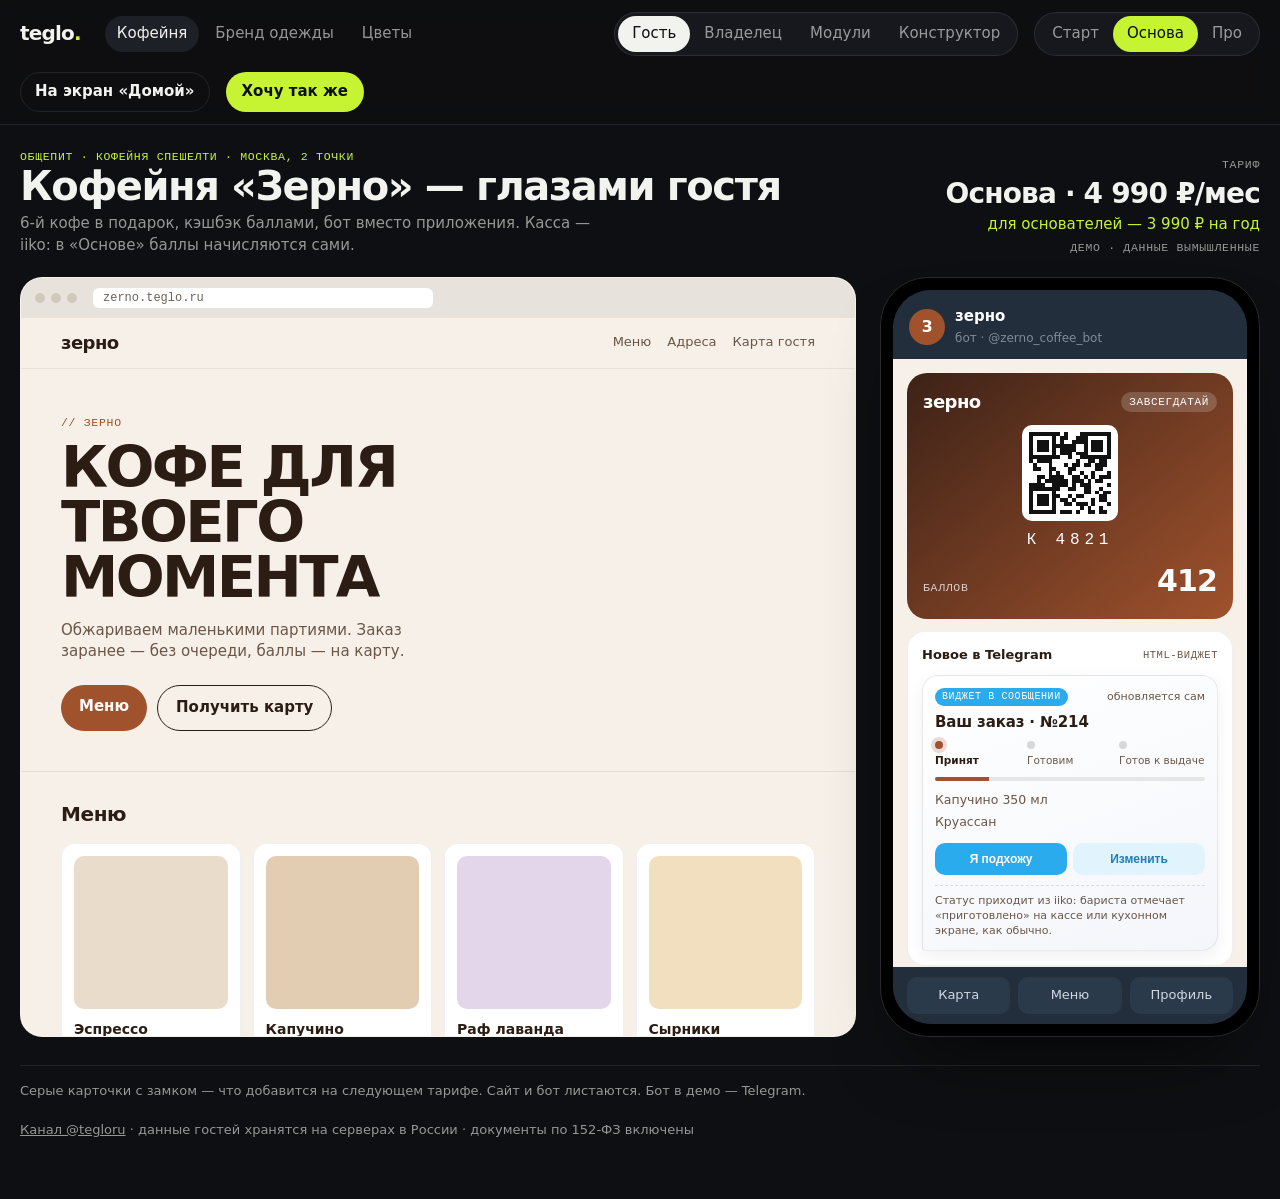
==== commit 786a2737: "Конструктор в демо, отправка виджетов из мини-приложения (/api/widget с проверкой initData), заявка " ====
--- a/web/demo.html
+++ b/web/demo.html
@@ -326,6 +326,67 @@
 .pv-tgchat{max-width:340px;display:flex;flex-direction:column;gap:10px}
 .pv-tgchat .msg{align-self:flex-start;background:#fff;color:#111;border-radius:14px 14px 14px 4px;padding:8px 12px;font-size:13px}
 .tgw-src{margin-top:10px;padding-top:8px;border-top:1px dashed rgba(0,0,0,.12);font-size:11px;line-height:1.35;color:var(--b-muted)}
+
+/* режим мини-приложения Telegram: ?view=app */
+body.appv .bar,body.appv .legend,body.appv .foot{display:none!important}
+body.appv .wrap{padding:0!important;max-width:none!important}
+body.appv .guest{display:block}
+body.appv .phone{position:static;width:100%;height:auto;max-height:none;border:0;border-radius:0;padding:0;box-shadow:none;background:transparent}
+body.appv .scr{height:auto;min-height:100vh;border-radius:0}
+body.appv .tg-top{display:none}
+body.appv .app{overflow:visible;padding:14px 14px 90px}
+body.appv .tg-bottom{position:fixed;left:0;right:0;bottom:0;z-index:5;padding-bottom:max(10px,env(safe-area-inset-bottom))}
+.av-sw{background:#17212B;padding:10px 12px 8px;display:flex;flex-direction:column;gap:8px;position:sticky;top:0;z-index:6}
+.av-row{display:flex;gap:6px}
+.av-row button{flex:1;border:0;border-radius:10px;padding:8px 4px;font:600 12.5px "Inter Tight",sans-serif;background:#232E3C;color:#cfd8e3;cursor:pointer}
+.av-row button.on{background:#2AABEE;color:#fff}
+
+.tabblk{display:contents}
+.tabblk[hidden]{display:none}
+.tg-bottom [data-tabbtn]{cursor:pointer}
+body.appv .tg-bottom [data-tabbtn].on{background:#2AABEE;color:#fff}
+.cat-grid{display:grid;grid-template-columns:1fr 1fr;gap:10px}
+.cat-it{position:relative;display:flex;flex-direction:column;gap:3px;font-size:13px}
+.cat-it .ph{aspect-ratio:1;border-radius:14px;margin-bottom:4px}
+.cat-it span{color:var(--b-muted)}
+.cat-add{position:absolute;right:8px;top:8px;width:30px;height:30px;border-radius:50%;border:0;background:var(--b-dark);color:#fff;font:700 16px/1 sans-serif;cursor:pointer}
+.cart-bar{display:flex;justify-content:space-between;align-items:center;color:var(--b-muted)}
+.cart-bar.on{background:var(--b-dark);color:#fff}
+
+/* конструктор */
+.build{display:grid;grid-template-columns:minmax(0,1fr) 400px;gap:24px;align-items:start}
+.bcol{display:flex;flex-direction:column;gap:14px}
+.bstep{display:flex;gap:14px;background:var(--panel);border:1px solid var(--line);border-radius:22px;padding:20px}
+.bnum{flex:none;width:32px;height:32px;border-radius:50%;display:grid;place-items:center;background:var(--svoy);color:#0E0F12;font-weight:800}
+.bbody{flex:1;min-width:0}
+.bbody h3{margin:4px 0 12px;font-size:20px;letter-spacing:-.02em}
+.bbody h3 small{font:500 12px "JetBrains Mono",monospace;color:var(--muted);margin-left:8px}
+.blab{display:block;font:500 11px "JetBrains Mono",monospace;text-transform:uppercase;letter-spacing:.06em;color:var(--muted);margin:14px 0 8px}
+.binp{width:100%;background:transparent;border:1px solid var(--line);border-radius:12px;padding:12px 14px;color:var(--text);font:500 16px "Inter Tight",sans-serif}
+.binp:focus{outline:none;border-color:var(--svoy)}
+.build .chip{cursor:pointer;border:1px solid var(--line);background:transparent;color:var(--text);padding:8px 14px;border-radius:999px;font:500 14px "Inter Tight",sans-serif}
+.build .chip.on{background:var(--text);color:#0E0F12}
+.swatches{display:flex;gap:8px;flex-wrap:wrap;align-items:center}
+.sw{width:32px;height:32px;border-radius:50%;border:2px solid transparent;cursor:pointer;box-shadow:inset 0 0 0 2px rgba(255,255,255,.15)}
+.sw.on{border-color:var(--svoy)}
+#bColor{width:40px;height:32px;border:0;background:transparent;cursor:pointer}
+.bmods{display:grid;grid-template-columns:1fr 1fr;gap:8px}
+.bmod{display:flex;gap:10px;align-items:flex-start;text-align:left;background:transparent;border:1px solid var(--line);border-radius:14px;padding:12px;color:var(--text);cursor:pointer}
+.bmod.on{border-color:rgba(198,244,50,.5);background:rgba(198,244,50,.06)}
+.bmod div{flex:1;min-width:0}.bmod b{display:block;font-size:14px}.bmod span{display:block;font-size:12px;color:var(--muted);margin-top:2px}
+.bmod em{font:500 10px "JetBrains Mono",monospace;font-style:normal;color:var(--muted);text-transform:uppercase}
+.bmod .tgl{flex:none;margin-top:2px}
+.btot b{display:block;font-size:26px;letter-spacing:-.02em;margin-top:4px}.btot small{color:var(--svoy)}
+.bnote{color:var(--muted);font-size:14px}
+.bgo{display:inline-block;margin-top:6px}
+.bprev{position:sticky;top:84px}
+.bprev .tabs{display:flex;gap:6px;margin-bottom:12px}
+.bprev .tabs button{padding:7px 12px;border-radius:999px;background:var(--panel2);color:var(--muted);font-size:13px;font-weight:600}
+.bprev .tabs button.on{background:var(--svoy);color:var(--ink)}
+.bprev .phone{position:relative;top:0;margin:0 auto}
+.bprev .site{position:relative;top:0;height:720px}
+@media (max-width:980px){.build{grid-template-columns:1fr}.bprev{position:relative;top:0}.bmods{grid-template-columns:1fr}}
+.tosend{margin-top:10px;width:100%;background:#2AABEE!important;color:#fff!important}
 </style></head>
 <body>
 <header class="bar">
@@ -338,7 +399,7 @@
     </nav>
     <div class="sp"></div>
     <div class="seg mode" role="tablist" aria-label="Режим">
-      <button data-mode="guest" class="on">Гость</button><button data-mode="admin">Владелец</button><button data-mode="mods">Модули</button>
+      <button data-mode="guest" class="on">Гость</button><button data-mode="admin">Владелец</button><button data-mode="mods">Модули</button><button data-mode="build">Конструктор</button>
     </div>
     <div class="seg tier" role="tablist" aria-label="Тариф">
       <button data-tier="1">Старт</button><button data-tier="2" class="on">Основа</button><button data-tier="3">Про</button>
@@ -366,6 +427,7 @@
   <section id="guestView" class="guest"></section>
   <section id="adminView" class="adm hide"></section>
   <section id="modsView" class="mods hide"></section>
+  <section id="buildView" class="build hide"></section>
 
   <div class="foot">
     <span>Серые карточки с замком — что добавится на следующем тарифе. Сайт и бот листаются. Бот в демо — Telegram.</span>
@@ -597,10 +659,30 @@
 /* ---------- состояние ---------- */
 const qs=new URLSearchParams(location.search);
 let niche=N[qs.get("n")]?qs.get("n"):"zerno";
-let mode=["guest","admin","mods"].includes(qs.get("m"))?qs.get("m"):"guest";
+let mode=["guest","admin","mods","build"].includes(qs.get("m"))?qs.get("m"):"guest";
 let tier=+qs.get("t")||2;
 let modFx=null, prevTab="fx";
-const C=()=>N[niche];
+const APPV=qs.get("view")==="app";
+let appTab="card";
+if(APPV){document.body.classList.add("appv");mode="guest";if(!qs.get("t"))tier=3;}
+const BMODS=[
+  ["points","Баллы и штампы","кэшбэк, «6-й в подарок»",1],
+  ["reviews","Отзывы на карты","4–5★ — на Яндекс Карты, плохие — вам",1],
+  ["widgets","Виджеты в чате","живой статус заказа прямо в сообщении",2],
+  ["levels","Уровни гостей","Гость → Завсегдатай → Свой",2],
+  ["push","Рассылки и триггеры","день рождения, «давно не были»",2],
+  ["ach","Достижения","значки за серии и визиты",2],
+  ["niche","Модули ниши","предзаказ · дропы и размеры · доставка и даты",2],
+  ["wallet","Карта в Wallet","на экране блокировки iPhone (скоро)",2],
+  ["games","Игры","колесо, скретч-карта, адвент",3],
+  ["recap","Итоги года","«Твой год с нами» — как Spotify Wrapped",3],
+  ["wow","Вау-дизайн","эффект на первом экране сайта",3]];
+const SWATCH=["#A0522D","#111111","#C2185B","#2E7D32","#1565C0","#6A1B9A","#E65100","#00897B"];
+let cfg=null;
+function cfgReset(){const n=N[niche];cfg={name:n.brand,color:n.colors.acc,pos:niche==="zerno"?"iiko":"none",fx:n.fx,mods:new Set(["points","reviews","widgets","levels","push","ach","niche"])};}
+function cfgTier(){let t=cfg.pos==="iiko"?2:1;BMODS.forEach(m=>{if(cfg.mods.has(m[0]))t=Math.max(t,m[3])});return t}
+const C=()=>{if(mode!=="build"||!cfg)return N[niche];const n=N[niche];return Object.assign({},n,{brand:cfg.name||n.brand,title:`«${cfg.name||n.brand}»`,colors:Object.assign({},n.colors,{acc:cfg.color})})};
+const HAS=m=>mode!=="build"||!cfg||cfg.mods.has(m);
 
 function qrSVG(seed){let x=seed,s='';const r=()=>(x=(x*9301+49297)%233280)/233280;const n=21;
   for(let i=0;i<n;i++)for(let j=0;j<n;j++){const f=(i<7&&j<7)||(i>n-8&&j<7)||(i<7&&j>n-8);if(f){const ii=i<7?i:i-(n-7),jj=j<7?j:j-(n-7);if(ii===0||ii===6||jj===0||jj===6||(ii>1&&ii<5&&jj>1&&jj<5))s+=`<rect x="${j}" y="${i}" width="1" height="1"/>`}else if(r()>.52)s+=`<rect x="${j}" y="${i}" width="1" height="1"/>`}
@@ -646,7 +728,7 @@
   const a=el.querySelector("[data-bact]");if(a)a.onclick=()=>{el.querySelector("[data-bdone]").classList.add("on");a.textContent="✓ "+a.textContent}}
 
 /* ---------- гость ---------- */
-function renderGuest(){
+function renderGuest(target="guestView",part="both"){
   const c=C(),k=c.card,s2=c.site2;
   const items=`<div class="s-sec" id="s-items"><h3>${c.itemsTitle}</h3><div class="s-items">${c.items.map(i=>`<div class="s-item"><div class="ph" style="background:${i[2]}"></div><b>${i[0]}</b><span>${i[1]}</span></div>`).join('')}</div></div>`;
   const loyal=`<div class="s-loyal"><div class="qrb">${qrSVG(niche.length*577)}</div><div><b style="font-size:20px;letter-spacing:-.02em">Карта гостя в Telegram</b><p>${k.stampsTotal?k.stampLabel:'Баллы за каждую покупку, уровни и ранний доступ'} — без приложения.</p><a class="s-btn" href="#" style="background:#fff;color:var(--b-dark)">Получить карту</a></div></div>`;
@@ -663,7 +745,7 @@
     <div class="viewport">
       <div class="s-nav"><b>${c.brand}</b><span>${c.nav.map(x=>`<a href="#" style="text-decoration:none">${x}</a>`).join('')}</span></div>
       <div class="s-hero">
-        ${tier>=3?fxHTML(modFx||c.fx,c):''}
+        ${(mode==='build'?(HAS('wow')&&cfg.fx):tier>=3)?fxHTML(mode==='build'?cfg.fx:(modFx||c.fx),c):''}
         <span class="wow-tag">вау-дизайн</span>
         <div class="mono" style="color:var(--b-acc);position:relative;z-index:2">// ${c.brand}</div>
         <h2 style="margin-top:10px">${c.hero[0]}</h2>
@@ -683,26 +765,37 @@
     </div>
   </div>`;
 
-  const b=[];
-  b.push(`<div class="w gcard" style="position:relative"><div class="holo"></div><div class="top"><span class="brand">${c.brand}</span><span class="lvl">${tier>=2?k.level:'карта гостя'}</span></div><div class="qr">${qrSVG(niche.length*977)}</div><div class="code">${k.code}</div><div class="bal"><span class="mono" style="opacity:.75">${k.unit}</span><b>${k.bal}</b></div></div>`);
-  b.push(wrapLock(`<h4>Новое в Telegram <small>HTML-виджет</small></h4>${bubbleHTML(c)}`,2));
-  if(k.stampsTotal) b.push(`<div class="w"><h4>${k.stampLabel}</h4><div class="stamps">${Array.from({length:k.stampsTotal},(_,i)=>`<i class="${i<k.stamps?'on':''} ${i===k.stampsTotal-1?'gift':''}"></i>`).join('')}</div></div>`);
-  b.push(`<div class="w"><h4>${c.catalogTitle}</h4><div class="list">${c.catalog.map(i=>`<div class="li"><span style="color:var(--b-text)">${i[0]}</span><b>${i[1]}</b></div>`).join('')}</div></div>`);
-  b.push(`<div class="w"><h4>Как вам у нас?</h4><div class="stars"><i></i><i></i><i></i><i></i><i class="e"></i></div><div class="li"><span>4–5★ — предложим отзыв на Яндекс Картах и в 2ГИС</span></div></div>`);
-  b.push(wrapLock(`<h4>Уровень <small>до «${k.nextLvl}» 3 визита</small></h4><div class="prog"><i style="width:72%"></i></div>`,2));
-  c.extrasGuest.forEach(e=>b.push(wrapLock(e.html,e.t)));
-  b.push(wrapLock(`<h4>Достижения <small>3 из 6</small></h4><div class="ach">${c.ach.map(a=>`<div class="${a[2]?'':'off'}">${icon(IC[a[0]],'var(--b-acc)')}${a[1]}</div>`).join('')}</div>`,2));
-  b.push(wrapLock(`<h4>Сообщения от ${c.brand} <small>рассылки и триггеры</small></h4><div class="list">${c.msgs.map((m,i)=>`<div class="msg">${m}<time>${i?'вчера':'сегодня, 12:04'}</time></div>`).join('')}</div>`,2));
-  b.push(wrapLock(`<h4>Карта в Wallet <small>скоро</small></h4><div class="li"><span>Карта на экране блокировки iPhone</span><span class="pill">+ Wallet</span></div>`,2));
-  b.push(wrapLock(gameHTML(c.game),3));
-  b.push(wrapLock(`<h4>${c.game2[0]} <span class="game-tag">после запуска</span></h4><div class="li"><span>${c.game2[1]}</span></div>`,3));
-  b.push(wrapLock(`<h4>Твой год с ${c.brand}</h4><div class="list">${c.recap.map(r=>`<div class="li"><b class="big" style="font-size:22px">${r[0]}</b><span>${r[1]}</span></div>`).join('')}</div>`,3));
-
-  const phone=`<div class="phone"><div class="scr">
+  const b=[], T=(tab,h,m)=>{if(m&&!HAS(m))return;b.push(`<div class="tabblk" data-tab="${tab}">${h}</div>`)};
+  T("card",`<div class="w gcard" style="position:relative"><div class="holo"></div><div class="top"><span class="brand">${c.brand}</span><span class="lvl">${tier>=2?k.level:'карта гостя'}</span></div><div class="qr">${qrSVG(niche.length*977)}</div><div class="code">${k.code}</div><div class="bal"><span class="mono" style="opacity:.75">${k.unit}</span><b>${k.bal}</b></div></div>`);
+  T("card",wrapLock(`<h4>Новое в Telegram <small>HTML-виджет</small></h4>${bubbleHTML(c)}${APPV?`<button class="btn-b tosend" data-send="status">↗ Отправить этот виджет в чат</button>`:''}`,2),"widgets");
+  if(k.stampsTotal) T("card",`<div class="w"><h4>${k.stampLabel}</h4><div class="stamps">${Array.from({length:k.stampsTotal},(_,i)=>`<i class="${i<k.stamps?'on':''} ${i===k.stampsTotal-1?'gift':''}"></i>`).join('')}</div></div>`,"points");
+  T("card",wrapLock(`<h4>Уровень <small>до «${k.nextLvl}» 3 визита</small></h4><div class="prog"><i style="width:72%"></i></div>`,2),"levels");
+  T("card",wrapLock(`<h4>Достижения <small>3 из 6</small></h4><div class="ach">${c.ach.map(a=>`<div class="${a[2]?'':'off'}">${icon(IC[a[0]],'var(--b-acc)')}${a[1]}</div>`).join('')}</div>`,2),"ach");
+  T("card",wrapLock(gameHTML(c.game)+(APPV?`<button class="btn-b tosend" data-send="wheel">↗ Прислать колесо в чат</button>`:''),3),"games");
+  T("card",wrapLock(`<h4>${c.game2[0]} <span class="game-tag">после запуска</span></h4><div class="li"><span>${c.game2[1]}</span></div>`,3),"games");
+  T("card",wrapLock(`<h4>Карта в Wallet <small>скоро</small></h4><div class="li"><span>Карта на экране блокировки iPhone</span><span class="pill">+ Wallet</span></div>`,2),"wallet");
+  T("catalog",`<div class="w"><h4>${c.itemsTitle}</h4><div class="cat-grid">${c.items.map(i=>`<div class="cat-it"><div class="ph" style="background:${i[2]}"></div><b>${i[0]}</b><span>${i[1]}</span><button class="cat-add" data-add="${i[0]}">+</button></div>`).join('')}</div></div>`);
+  T("catalog",`<div class="w"><h4>${c.catalogTitle}</h4><div class="list">${c.catalog.map(i=>`<div class="li"><span style="color:var(--b-text)">${i[0]}</span><b>${i[1]}</b></div>`).join('')}</div></div>`);
+  T("catalog",`<div class="w cart-bar" data-cart><span>Корзина пуста</span><b></b></div>`);
+  T("profile",`<div class="w"><h4>Профиль</h4><div class="li"><span>Имя</span><b>Гость</b></div><div class="li" style="margin-top:6px"><span>Уведомления в Telegram</span><i class="tgl"></i></div><div class="li" style="margin-top:6px"><span>Рассылки об акциях (согласие)</span><i class="tgl"></i></div></div>`);
+  c.extrasGuest.forEach(e=>T("profile",wrapLock(e.html,e.t),"niche"));
+  T("profile",wrapLock(`<h4>Сообщения от ${c.brand} <small>рассылки и триггеры</small></h4><div class="list">${c.msgs.map((m,i)=>`<div class="msg">${m}<time>${i?'вчера':'сегодня, 12:04'}</time></div>`).join('')}</div>`,2),"push");
+  T("profile",`<div class="w"><h4>Как вам у нас?</h4><div class="stars"><i></i><i></i><i></i><i></i><i class="e"></i></div><div class="li"><span>4–5★ — предложим отзыв на Яндекс Картах и в 2ГИС</span></div></div>`,"reviews");
+  T("profile",wrapLock(`<h4>Твой год с ${c.brand}</h4><div class="list">${c.recap.map(r=>`<div class="li"><b class="big" style="font-size:22px">${r[0]}</b><span>${r[1]}</span></div>`).join('')}</div>`,3),"recap");
+
+  const sw=APPV?`<div class="av-sw"><div class="av-row">${[["zerno","☕ Кофейня"],["dakai","👕 Бренд"],["pion","💐 Цветы"]].map(x=>`<button data-avn="${x[0]}" class="${x[0]===niche?'on':''}">${x[1]}</button>`).join('')}</div><div class="av-row">${[1,2,3].map(t=>`<button data-avt="${t}" class="${t===tier?'on':''}">${TIERS[t][0]}</button>`).join('')}</div></div>`:'';
+  const phone=`<div class="phone"><div class="scr">${sw}
     <div class="tg-top"><div class="av" style="background:var(--b-acc)">${c.brand[0].toUpperCase()}</div><div><b>${c.brand}</b><span>бот · ${c.bot}</span></div></div>
     <div class="app">${b.join('')}</div>
-    <div class="tg-bottom"><div>Карта</div><div>${niche==='zerno'?'Меню':'Каталог'}</div><div>Профиль</div></div></div></div>`;
-  const v=document.getElementById("guestView"); v.innerHTML=site+phone; fxStart(v); if(tier>=3) gameStart(v); if(tier>=2) bubbleStart(v);
+    <div class="tg-bottom">${[["card","Карта"],["catalog",niche==='zerno'?'Меню':'Каталог'],["profile","Профиль"]].map(x=>`<div data-tabbtn="${x[0]}" class="${APPV&&appTab===x[0]?'on':''}">${x[1]}</div>`).join('')}</div></div></div>`;
+  const v=document.getElementById(target); v.innerHTML=part==="site"?site:part==="phone"?phone:(APPV?"":site)+phone;
+  v.querySelectorAll("[data-avn]").forEach(b=>b.onclick=()=>{niche=b.dataset.avn;render()});
+  if(APPV){v.querySelectorAll(".tabblk").forEach(x=>x.hidden=x.dataset.tab!==appTab);
+    v.querySelectorAll("[data-tabbtn]").forEach(x=>x.onclick=()=>{appTab=x.dataset.tabbtn;render();scrollTo(0,0)});}
+  v.querySelectorAll("[data-send]").forEach(x=>x.onclick=async()=>{const tg=window.Telegram&&Telegram.WebApp;if(!tg||!tg.initData){alert("Откройте мини-приложение через бота @tegloru_bot — тогда виджет придёт в чат.");return}
+    x.disabled=true;x.textContent="Отправляем…";try{const r=await fetch("/api/widget",{method:"POST",headers:{"Content-Type":"application/json"},body:JSON.stringify({init_data:tg.initData,kind:x.dataset.send,niche})});if(!r.ok)throw 0;x.textContent="✓ Отправлено — смотрите чат";try{tg.HapticFeedback.notificationOccurred("success")}catch(e){}setTimeout(()=>tg.close(),900)}catch(e){x.disabled=false;x.textContent="Не получилось, попробуйте ещё раз"}});
+  const cart=[];v.querySelectorAll("[data-add]").forEach(x=>x.onclick=()=>{cart.push(x.dataset.add);x.textContent="✓";const bar=v.querySelector("[data-cart]");bar.classList.add("on");bar.querySelector("span").textContent=`В корзине: ${cart.length}`;bar.querySelector("b").textContent="Оформить →";try{Telegram.WebApp.HapticFeedback.impactOccurred("light")}catch(e){}});
+  v.querySelectorAll("[data-avt]").forEach(b=>b.onclick=()=>{tier=+b.dataset.avt;render()}); fxStart(v); if(tier>=3) gameStart(v); if(tier>=2) bubbleStart(v);
 }
 
 /* ---------- владелец ---------- */
@@ -722,7 +815,9 @@
   o.push(L(`<h4>ИИ-аналитик <small>по данным ${a.pos.sys}</small></h4><div class="ai"><div class="q">${a.ai[0]}</div><div class="a">${a.ai[1]}</div></div>`,3,"card c7"));
   o.push(L(`<h4>Игры <small>после запуска</small></h4><div class="a-list">${a.games.map(g=>`<div class="a-li"><span style="color:var(--text)">${g[0]}</span><span>${g[1]}</span></div>`).join('')}</div>`,3,"card c6"));
   o.push(L(`<h4>Точки и каналы <small>сегодня</small></h4><div class="a-list">${a.points.map(p=>`<div class="a-li"><span style="color:var(--text)">${p[0]}</span><span>${p[1]} <span class="tag ok">${p[2]}</span></span></div>`).join('')}</div>`,3,"card c6"));
+  o.push(`<div class="card c12"><h4>Настройки и модули <small>собрать под себя</small></h4><div class="a-li"><span>Включайте и выключайте блоки, меняйте название и цвет — сайт, бот и мини-приложение обновятся сразу.</span><button class="btn" data-gobuild>Открыть конструктор</button></div></div>`);
   document.getElementById("adminView").innerHTML=o.join('');
+  document.querySelectorAll("[data-gobuild]").forEach(x=>x.onclick=()=>{mode="build";render();scrollTo({top:0})});
 }
 function heat(){const days=["пн","вт","ср","чт","пт","сб","вс"],hrs=[8,9,10,11,12,13,14,15,16,17,18,19,20,21];let s=`<div class="heat"><span></span>${hrs.map(h=>`<span style="text-align:center">${h}</span>`).join('')}`;let seed=niche.length*31;const r=()=>(seed=(seed*9301+49297)%233280)/233280;
   days.forEach((d,di)=>{s+=`<span>${d}</span>`;hrs.forEach(h=>{let v=.15+r()*.3;if(niche==='zerno'){if(h<=10)v+=.45;if(h>=13&&h<=14)v+=.25}else if(niche==='dakai'){if(h>=19)v+=.4;if(di>=5)v+=.2}else{if(h>=11&&h<=14)v+=.3;if(di===4)v+=.3}v=Math.min(1,v);s+=`<i style="background:rgba(198,244,50,${v.toFixed(2)})"></i>`})});return s+`</div>`}
@@ -774,23 +869,61 @@
   fxStart(pv);
 }
 
+/* ---------- конструктор ---------- */
+let bPrev="phone";
+function cfgCode(){const nc={zerno:"z",dakai:"d",pion:"p"}[niche];let mask=0;BMODS.forEach((m,i)=>{if(cfg.mods.has(m[0]))mask|=1<<i});return `c_${nc}${cfgTier()}${cfg.pos==="iiko"?"i":"n"}_${mask.toString(36)}_${FX.findIndex(f=>f[0]===cfg.fx)}`}
+function renderBuild(){
+  const t=cfgTier(), n=N[niche];
+  const posOpts=niche==="zerno"?[["none","Без кассы"],["iiko","iiko"]]:niche==="dakai"?[["none","Без учёта"],["iiko","МойСклад"]]:[["none","Без учёта"],["iiko","Posiflora"]];
+  const left=`<div class="bcol">
+   <div class="bstep"><div class="bnum">1</div><div class="bbody"><h3>Анкета</h3>
+     <label class="blab">Название</label><input class="binp" id="bName" maxlength="24" value="${(cfg.name||'').replace(/"/g,'&quot;')}" placeholder="Например, «Утро»">
+     <label class="blab">Ниша</label><div class="chips">${[["zerno","Кофейня"],["dakai","Бренд одежды"],["pion","Цветы"]].map(x=>`<button class="chip ${x[0]===niche?'on':''}" data-bn="${x[0]}">${x[1]}</button>`).join('')}</div>
+     <label class="blab">Цвет бренда</label><div class="swatches">${SWATCH.map(c=>`<button class="sw ${c===cfg.color?'on':''}" data-bc="${c}" style="background:${c}" aria-label="${c}"></button>`).join('')}<input type="color" id="bColor" value="${cfg.color}" title="свой цвет"></div>
+     <label class="blab">Учёт и касса</label><div class="chips">${posOpts.map(x=>`<button class="chip ${x[0]===cfg.pos?'on':''}" data-bp="${x[0]}">${x[1]}</button>`).join('')}</div>
+   </div></div>
+   <div class="bstep"><div class="bnum">2</div><div class="bbody"><h3>Модули <small>${cfg.mods.size} включено</small></h3>
+     <div class="bmods">${BMODS.map(m=>`<button class="bmod ${cfg.mods.has(m[0])?'on':''}" data-bm="${m[0]}"><i class="tgl ${cfg.mods.has(m[0])?'':'off'}"></i><div><b>${m[1]}</b><span>${m[2]}</span></div><em>${TIERS[m[3]][0]}</em></button>`).join('')}</div>
+     ${cfg.mods.has("wow")?`<label class="blab">Вау-эффект</label><div class="chips">${FX.map(f=>`<button class="chip ${f[0]===cfg.fx?'on':''}" data-bf="${f[0]}">${f[1]}</button>`).join('')}</div>`:''}
+   </div></div>
+   <div class="bstep"><div class="bnum">3</div><div class="bbody"><h3>Итог</h3>
+     <div class="btot"><div><span class="mono">тариф</span><b>${TIERS[t][0]} · ${TIERS[t][1]}</b><small>${TIERS[t][2]}</small></div></div>
+     <p class="bnote">${cfg.pos==="iiko"?`Интеграция с ${posOpts[1][1]} — от «Основы». `:''}Запуск за 7 дней, первым 20 заведениям — бесплатно.</p>
+     <a class="cta bgo" href="${TG_LINK.split('?')[0]}?start=${cfgCode()}" target="_blank" rel="noopener">Запустить так →</a>
+   </div></div></div>`;
+  const right=`<div class="bprev"><div class="tabs"><button data-bv="phone" class="${bPrev==='phone'?'on':''}">Мини-приложение и бот</button><button data-bv="site" class="${bPrev==='site'?'on':''}">Сайт</button></div><div id="bPrevBox"></div></div>`;
+  const v=document.getElementById("buildView"); v.innerHTML=left+right;
+  renderGuest("bPrevBox",bPrev);
+  const re=()=>render();
+  v.querySelector("#bName").oninput=e=>{cfg.name=e.target.value;clearTimeout(window._bt);window._bt=setTimeout(()=>{const pos=e.target.selectionStart;re();const i=document.getElementById("bName");i.focus();i.setSelectionRange(pos,pos)},250)};
+  v.querySelectorAll("[data-bn]").forEach(b=>b.onclick=()=>{niche=b.dataset.bn;cfg=null;re()});
+  v.querySelectorAll("[data-bc]").forEach(b=>b.onclick=()=>{cfg.color=b.dataset.bc;re()});
+  v.querySelector("#bColor").oninput=e=>{cfg.color=e.target.value;clearTimeout(window._bc);window._bc=setTimeout(re,120)};
+  v.querySelectorAll("[data-bp]").forEach(b=>b.onclick=()=>{cfg.pos=b.dataset.bp;re()});
+  v.querySelectorAll("[data-bm]").forEach(b=>b.onclick=()=>{const m=b.dataset.bm;cfg.mods.has(m)?cfg.mods.delete(m):cfg.mods.add(m);re()});
+  v.querySelectorAll("[data-bf]").forEach(b=>b.onclick=()=>{cfg.fx=b.dataset.bf;re()});
+  v.querySelectorAll("[data-bv]").forEach(b=>b.onclick=()=>{bPrev=b.dataset.bv;re()});
+}
+
 /* ---------- склейка ---------- */
 function applyColors(){const c=C().colors,r=document.documentElement.style;r.setProperty('--b-bg',c.bg);r.setProperty('--b-text',c.text);r.setProperty('--b-muted',c.muted);r.setProperty('--b-acc',c.acc);r.setProperty('--b-dark',c.dark);r.setProperty('--b-card',c.card)}
 function render(){
+  if(mode==="build"){if(!cfg||cfg._n!==niche){cfgReset();cfg._n=niche}tier=cfgTier()}
   const c=C();
   document.title=`${c.title} — демо Teglo`;
   document.querySelectorAll(".niches a").forEach(a=>a.classList.toggle("on",a.dataset.n===niche));
   document.querySelectorAll("[data-mode]").forEach(b=>b.classList.toggle("on",b.dataset.mode===mode));
   document.querySelectorAll("[data-tier]").forEach(b=>b.classList.toggle("on",+b.dataset.tier===tier));
   document.getElementById("lgKicker").textContent=c.kicker;
-  document.getElementById("lgTitle").textContent=c.title+(mode==="guest"?" — глазами гостя":mode==="admin"?" — кабинет владельца":" — библиотека модулей");
-  document.getElementById("lgText").textContent=mode==="mods"?"Все модули платформы по разделам. Нажмите на вау-эффект или игру — посмотрите вживую на этом заведении.":c.text;
+  document.getElementById("lgTitle").textContent=(mode==="build"?"Соберите своё заведение":c.title+(mode==="guest"?" — глазами гостя":mode==="admin"?" — кабинет владельца":" — библиотека модулей"));
+  document.getElementById("lgText").textContent=mode==="build"?"Заполните анкету, включите нужные модули — справа сразу видно, как это будет выглядеть у гостей. Тариф считается сам.":mode==="mods"?"Все модули платформы по разделам. Нажмите на вау-эффект или игру — посмотрите вживую на этом заведении.":c.text;
   document.getElementById("tierPrice").textContent=TIERS[tier][0]+" · "+TIERS[tier][1];
   document.getElementById("tierFounder").textContent=TIERS[tier][2];
   document.getElementById("root").className="wrap tier-"+(tier===3?"pro":tier===2?"base":"start");
   applyColors();
-  ["guest","admin","mods"].forEach(m=>document.getElementById(m+"View").classList.toggle("hide",mode!==m));
-  if(mode==="guest")renderGuest();else if(mode==="admin")renderAdmin();else renderMods();
+  ["guest","admin","mods","build"].forEach(m=>document.getElementById(m+"View").classList.toggle("hide",mode!==m));
+  document.querySelector(".seg.tier").classList.toggle("hide",mode==="build");
+  if(mode==="guest")renderGuest();else if(mode==="admin")renderAdmin();else if(mode==="mods")renderMods();else renderBuild();
   const u=new URL(location.href);u.searchParams.set("n",niche);u.searchParams.set("m",mode);u.searchParams.set("t",tier);history.replaceState(null,"",u);
 }
 document.querySelectorAll("[data-mode]").forEach(b=>b.onclick=()=>{mode=b.dataset.mode;render()});
@@ -809,6 +942,7 @@
 document.getElementById("mx").onclick=()=>document.getElementById("modal").classList.remove("on");
 document.getElementById("modal").onclick=e=>{if(e.target.id==="modal")e.currentTarget.classList.remove("on")};
 addEventListener("keydown",e=>{if(e.key==="Escape")document.getElementById("modal").classList.remove("on")});
+if(APPV){const t=document.createElement("script");t.src="https://telegram.org/js/telegram-web-app.js";t.onload=()=>{try{Telegram.WebApp.ready();Telegram.WebApp.expand()}catch(e){}};document.head.appendChild(t)}
 render();
 setInterval(()=>document.querySelectorAll("[data-cd]").forEach(el=>{const p=el.textContent.split(" : ").map(Number);let s=p[0]*3600+p[1]*60+p[2]-1;if(s<0)s=0;const z=n=>String(n).padStart(2,"0");el.textContent=`${z(Math.floor(s/3600))} : ${z(Math.floor(s%3600/60))} : ${z(s%60)}`}),1000);
 </script>
